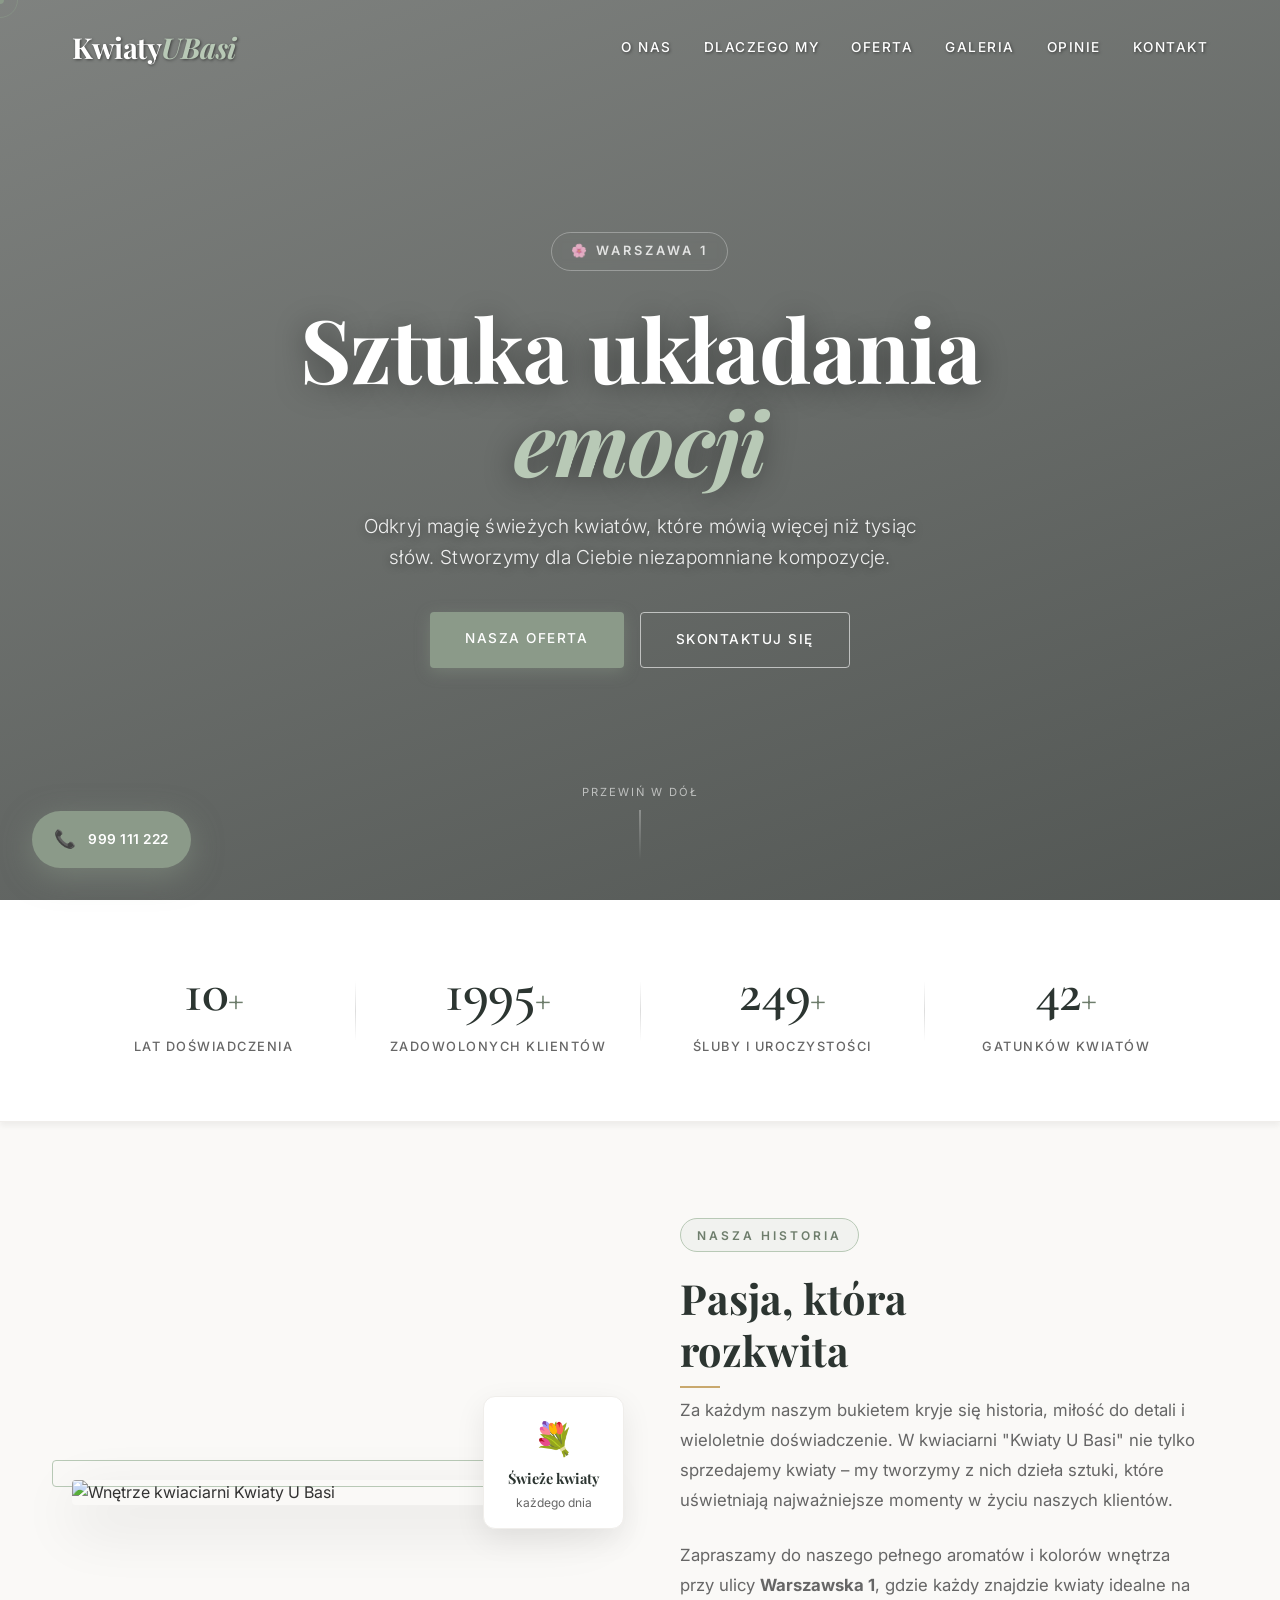
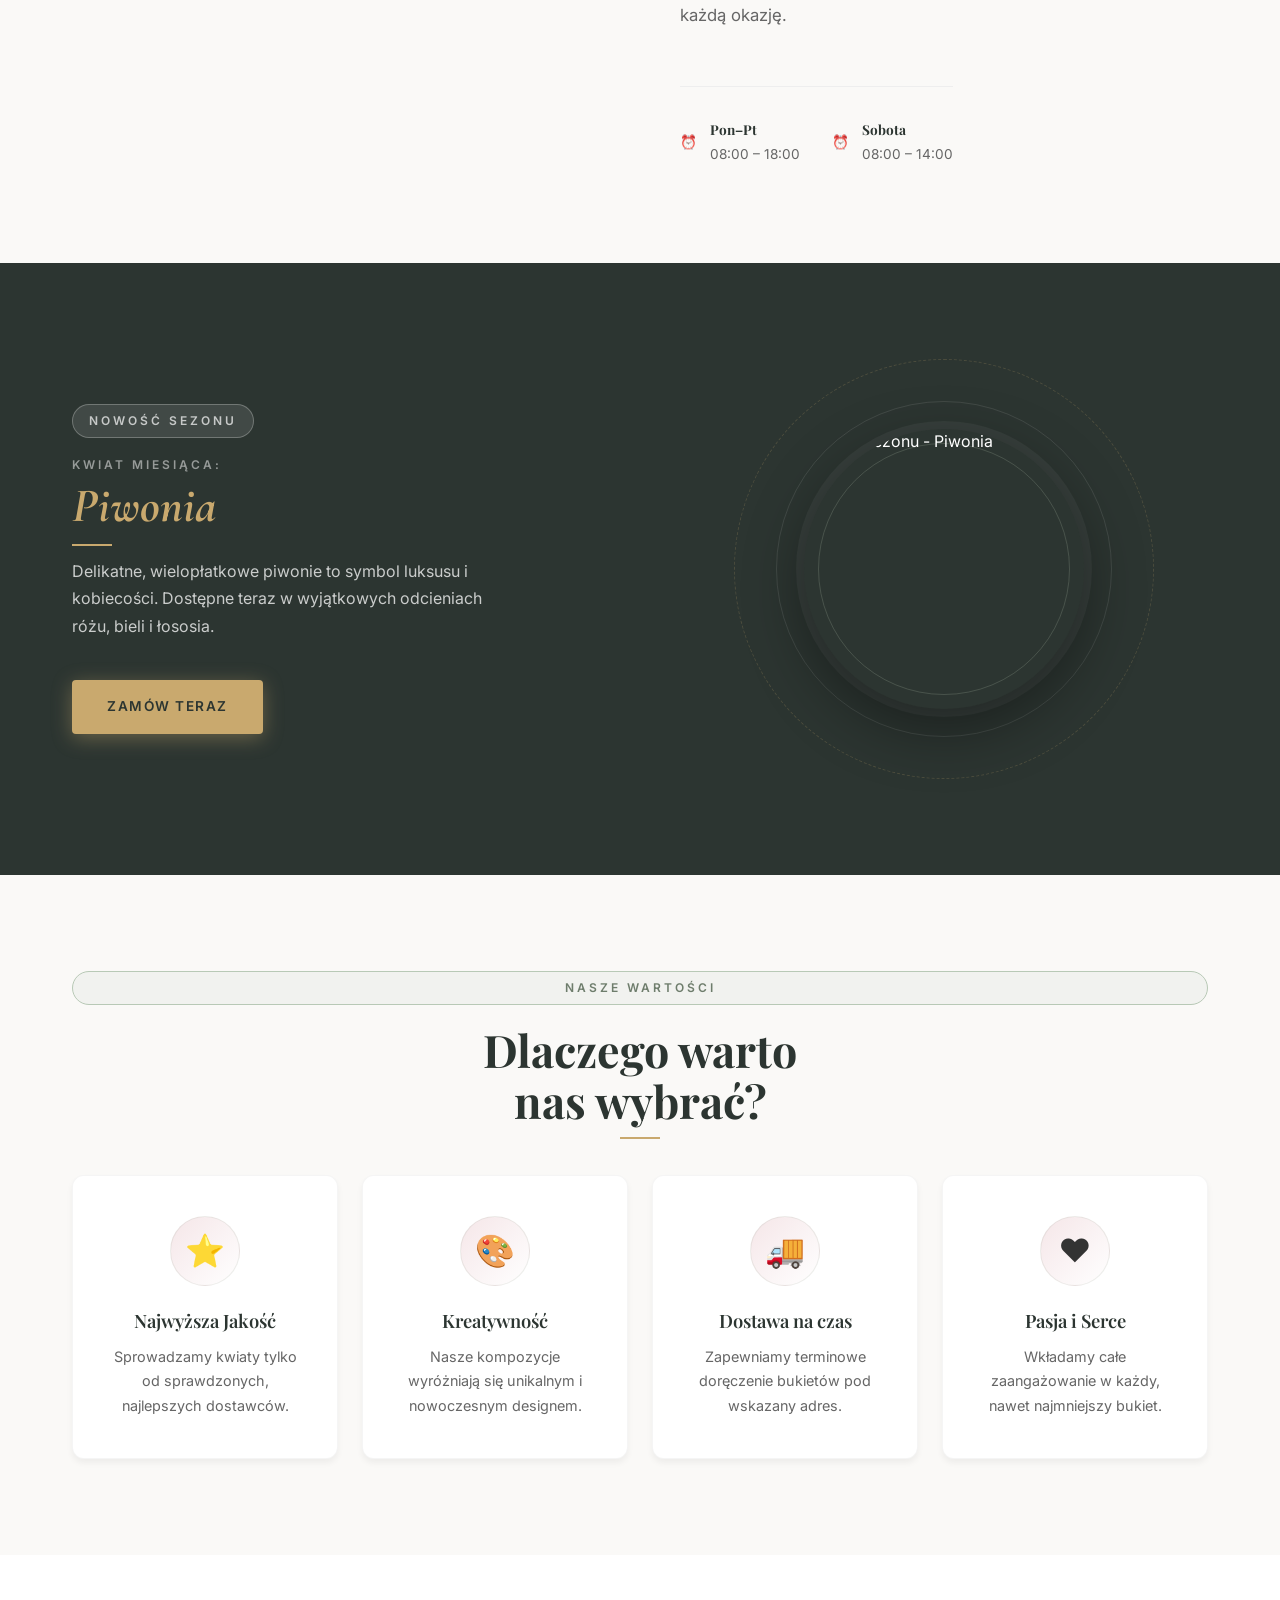
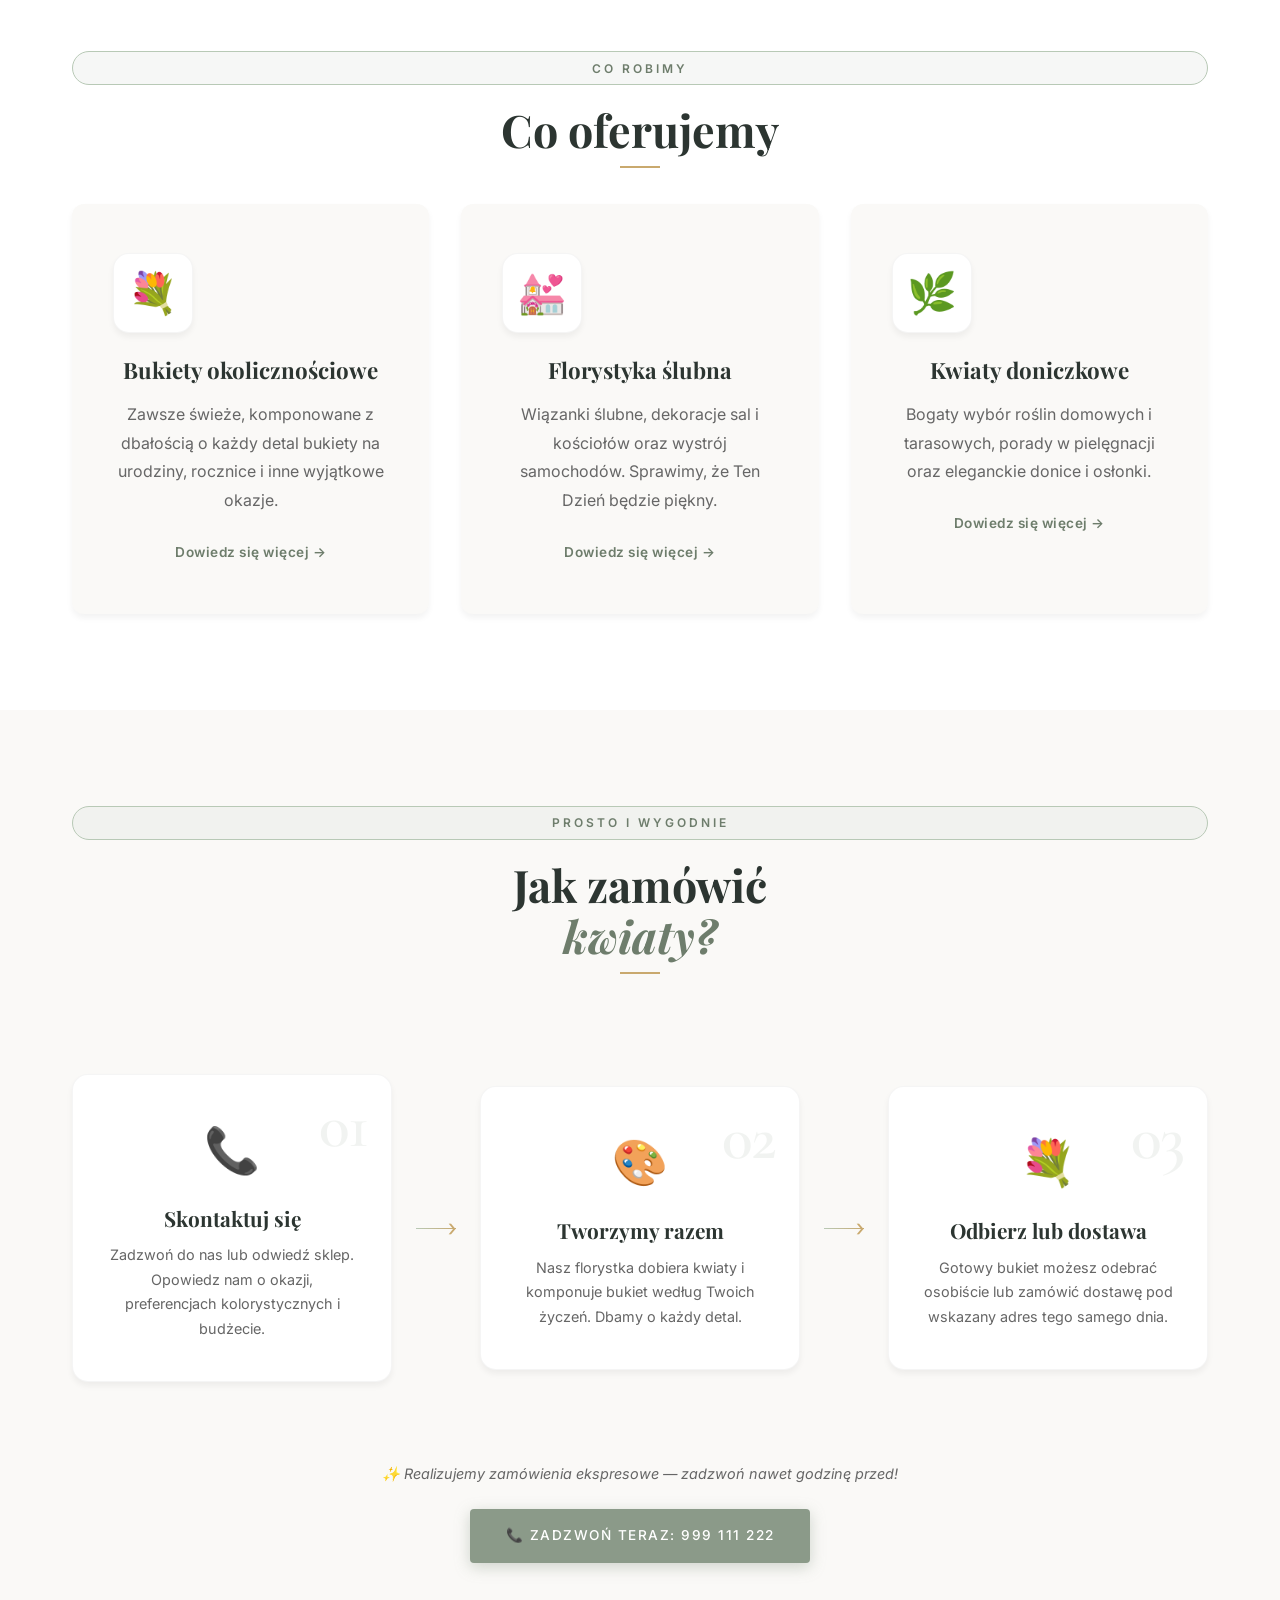
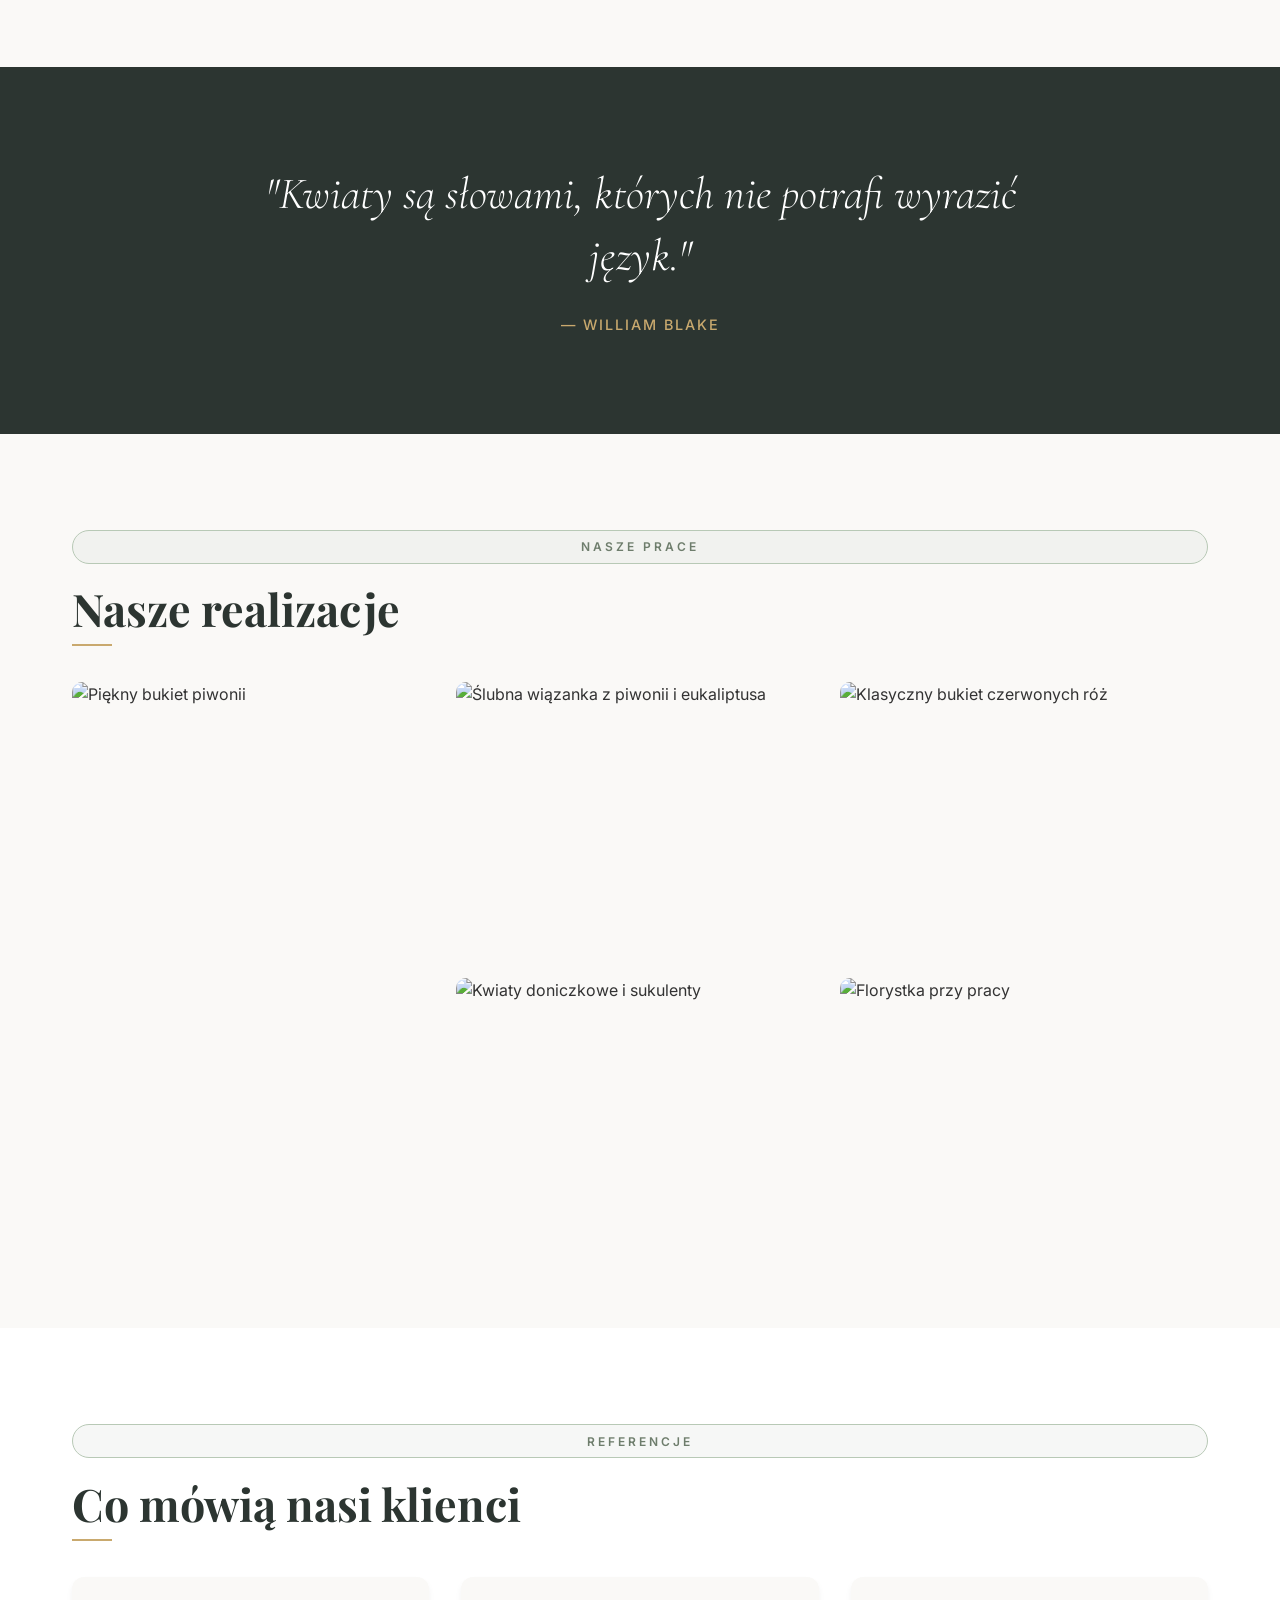
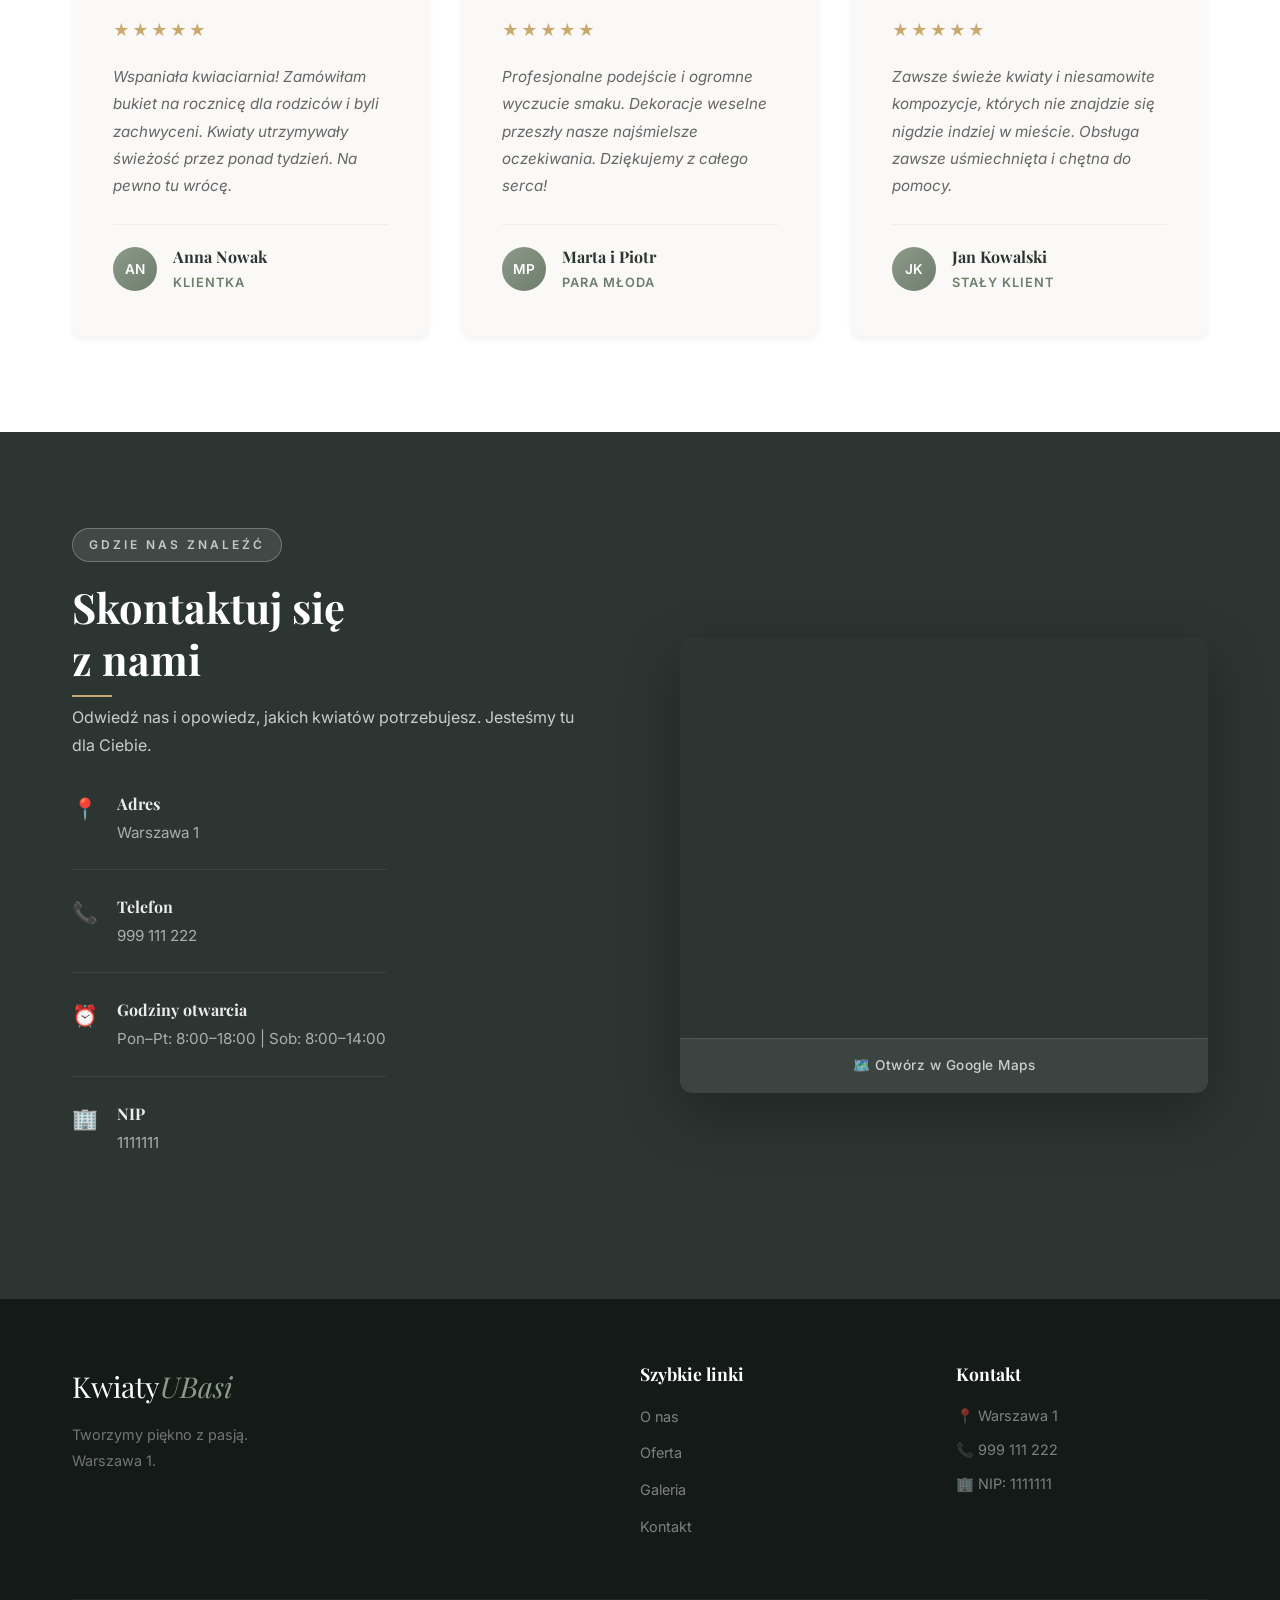
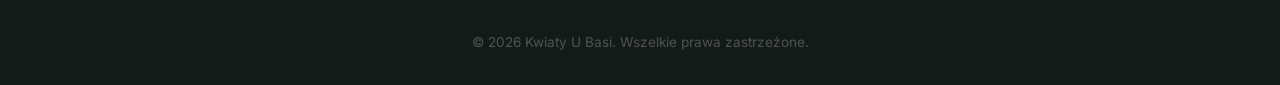
==== KwiatyUBasi/index.html @ e20b4793 "Add files via upload" ====
<!DOCTYPE html>
<html lang="pl">

<head>
    <meta charset="UTF-8">
    <meta name="viewport" content="width=device-width, initial-scale=1.0">
    <title>Kwiaty U Basi - Wyjątkowa Kwiaciarnia na Warszawskiej 1</title>
    <meta name="description"
        content="Kwiaciarnia Kwiaty U Basi oferuje najpiękniejsze bukiety, wiązanki okolicznościowe i dekoracje florystyczne. Odwiedź nas na ul. Warszawskiej 1. Profesjonalna obsługa, świeże kwiaty.">
    <meta name="keywords"
        content="kwiaciarnia, Kwiaty U Basi, kwiaty, bukiety, Warszawa 1, kwiaciarnia Warszawa, wiązanki, dekoracje kwiatowe, flora">
    <meta name="robots" content="index, follow">
    <meta property="og:title" content="Kwiaty U Basi - Wyjątkowa Kwiaciarnia">
    <meta property="og:description"
        content="Najpiękniejsze kompozycje kwiatowe dla Ciebie i Twoich bliskich na Warszawskiej 1.">
    <meta property="og:type" content="website">

    <!-- Google Fonts -->
    <link rel="preconnect" href="https://fonts.googleapis.com">
    <link rel="preconnect" href="https://fonts.gstatic.com" crossorigin>
    <link
        href="https://fonts.googleapis.com/css2?family=Cormorant+Garamond:ital,wght@0,300;0,400;0,600;1,300;1,400&family=Inter:wght@300;400;500;600&family=Playfair+Display:ital,wght@0,400;0,600;0,700;1,400&display=swap"
        rel="stylesheet">

    <link rel="stylesheet" href="styles.css">

    <!-- LocalBusiness Schema JSON-LD dla pozycjonowania w Google -->
    <script type="application/ld+json">
    {
      "@context": "https://schema.org",
      "@type": "Florist",
      "name": "Kwiaty U Basi",
      "address": {
        "@type": "PostalAddress",
        "streetAddress": "Warszawa 1",
        "addressLocality": "Warszawa",
        "addressCountry": "PL"
      },
      "telephone": "+48999111222",
      "taxID": "1111111",
      "description": "Najwyższej jakości kompozycje florystyczne, kwiaty cięte, doniczkowe oraz obsługa imprez okolicznościowych na ulicy Warszawskiej.",
      "openingHours": "Mo-Fr 08:00-18:00, Sa 08:00-14:00"
    }
    </script>
</head>

<body>
    <!-- Custom cursor -->
    <div class="cursor-dot" id="cursorDot"></div>
    <div class="cursor-ring" id="cursorRing"></div>

    <header class="header" id="header">
        <div class="container nav-container">
            <a href="#" class="logo">Kwiaty<span>UBasi</span></a>
            <nav class="nav">
                <ul class="nav-list">
                    <li><a href="#about" class="nav-link">O Nas</a></li>
                    <li><a href="#advantages" class="nav-link">Dlaczego My</a></li>
                    <li><a href="#offer" class="nav-link">Oferta</a></li>
                    <li><a href="#gallery" class="nav-link">Galeria</a></li>
                    <li><a href="#testimonials" class="nav-link">Opinie</a></li>
                    <li><a href="#contact" class="nav-link">Kontakt</a></li>
                </ul>
                <div class="hamburger">
                    <span class="bar"></span>
                    <span class="bar"></span>
                    <span class="bar"></span>
                </div>
            </nav>
        </div>
    </header>

    <main>
        <!-- Hero Section -->
        <section class="hero" id="home">
            <div class="hero-overlay"></div>
            <!-- Animowane płatki -->
            <div class="petals-container" id="petalsContainer"></div>
            <div class="hero-content fade-in">
                <div class="hero-tag">🌸 Warszawa 1</div>
                <h1>Sztuka układania<br><em>emocji</em></h1>
                <p>Odkryj magię świeżych kwiatów, które mówią więcej niż tysiąc słów. Stworzymy dla Ciebie niezapomniane
                    kompozycje.</p>
                <div class="hero-buttons">
                    <a href="#offer" class="btn btn-primary">Nasza oferta</a>
                    <a href="#contact" class="btn btn-ghost">Skontaktuj się</a>
                </div>
            </div>
            <div class="scroll-indicator">
                <span>Przewiń w dół</span>
                <div class="scroll-line"></div>
            </div>
        </section>

        <!-- Stats Bar -->
        <section class="stats-bar">
            <div class="container">
                <div class="stats-grid">
                    <div class="stat-item">
                        <span class="stat-number" data-target="15">0</span><span class="stat-suffix">+</span>
                        <span class="stat-label">Lat doświadczenia</span>
                    </div>
                    <div class="stat-divider"></div>
                    <div class="stat-item">
                        <span class="stat-number" data-target="2800">0</span><span class="stat-suffix">+</span>
                        <span class="stat-label">Zadowolonych klientów</span>
                    </div>
                    <div class="stat-divider"></div>
                    <div class="stat-item">
                        <span class="stat-number" data-target="350">0</span><span class="stat-suffix">+</span>
                        <span class="stat-label">Śluby i uroczystości</span>
                    </div>
                    <div class="stat-divider"></div>
                    <div class="stat-item">
                        <span class="stat-number" data-target="60">0</span><span class="stat-suffix">+</span>
                        <span class="stat-label">Gatunków kwiatów</span>
                    </div>
                </div>
            </div>
        </section>

        <!-- About Section -->
        <section class="about section" id="about">
            <div class="container grid-2-col">
                <div class="about-img-wrapper slide-in-left">
                    <img src="assets/images/shop_interior.png" alt="Wnętrze kwiaciarni Kwiaty U Basi" class="about-img">
                    <div class="about-img-badge">
                        <span>💐</span>
                        <strong>Świeże kwiaty</strong>
                        <em>każdego dnia</em>
                    </div>
                </div>
                <div class="about-text slide-in-right">
                    <div class="section-tag">Nasza historia</div>
                    <h2 class="section-title">Pasja, która<br>rozkwita</h2>
                    <p>Za każdym naszym bukietem kryje się historia, miłość do detali i wieloletnie doświadczenie. W
                        kwiaciarni "Kwiaty U Basi" nie tylko sprzedajemy kwiaty – my tworzymy z nich dzieła sztuki,
                        które uświetniają najważniejsze momenty w życiu naszych klientów.</p>
                    <p>Zapraszamy do naszego pełnego aromatów i kolorów wnętrza przy ulicy <strong>Warszawska
                            1</strong>,
                        gdzie każdy znajdzie kwiaty idealne na każdą okazję.</p>
                    <div class="opening-hours">
                        <div class="hours-item">
                            <span class="hours-icon">⏰</span>
                            <div>
                                <strong>Pon–Pt</strong>
                                <span>08:00 – 18:00</span>
                            </div>
                        </div>
                        <div class="hours-item">
                            <span class="hours-icon">⏰</span>
                            <div>
                                <strong>Sobota</strong>
                                <span>08:00 – 14:00</span>
                            </div>
                        </div>
                    </div>
                </div>
            </div>
        </section>

        <!-- Seasonal Flower Highlight -->
        <section class="seasonal section bg-accent" id="seasonal">
            <div class="container">
                <div class="seasonal-inner">
                    <div class="seasonal-text fade-in">
                        <div class="section-tag tag-light">Nowość sezonu</div>
                        <h2 class="section-title">
                            <span class="seasonal-title-label">Kwiat miesiąca:</span>
                            <em id="flowerName">Piwonia</em>
                        </h2>
                        <p class="text-light-soft">Delikatne, wielopłatkowe piwonie to symbol luksusu i kobiecości.
                            Dostępne teraz w wyjątkowych odcieniach różu, bieli i łososia.</p>
                        <a href="#contact" class="btn btn-petal">Zamów teraz</a>
                    </div>
                    <div class="seasonal-visual fade-in">
                        <div class="flower-showcase">
                            <div class="flower-ring ring-1"></div>
                            <div class="flower-ring ring-2"></div>
                            <div class="flower-ring ring-3"></div>
                            <img src="assets/images/bouquet_peonies.png" alt="Kwiat sezonu - Piwonia" class="flower-img"
                                id="seasonalFlowerImg">
                        </div>
                    </div>
                </div>
            </div>
        </section>

        <!-- Advantages Section -->
        <section class="advantages section" id="advantages">
            <div class="container text-center">
                <div class="section-tag text-center-tag">Nasze wartości</div>
                <h2 class="section-title fade-in">Dlaczego warto<br>nas wybrać?</h2>
                <div class="grid-4-col advantages-grid">
                    <div class="advantage-card fade-in">
                        <div class="advantage-icon-wrap">
                            <div class="advantage-icon">⭐</div>
                        </div>
                        <h3>Najwyższa Jakość</h3>
                        <p>Sprowadzamy kwiaty tylko od sprawdzonych, najlepszych dostawców.</p>
                    </div>
                    <div class="advantage-card fade-in" style="transition-delay: 0.1s">
                        <div class="advantage-icon-wrap">
                            <div class="advantage-icon">🎨</div>
                        </div>
                        <h3>Kreatywność</h3>
                        <p>Nasze kompozycje wyróżniają się unikalnym i nowoczesnym designem.</p>
                    </div>
                    <div class="advantage-card fade-in" style="transition-delay: 0.2s">
                        <div class="advantage-icon-wrap">
                            <div class="advantage-icon">🚚</div>
                        </div>
                        <h3>Dostawa na czas</h3>
                        <p>Zapewniamy terminowe doręczenie bukietów pod wskazany adres.</p>
                    </div>
                    <div class="advantage-card fade-in" style="transition-delay: 0.3s">
                        <div class="advantage-icon-wrap">
                            <div class="advantage-icon">❤️</div>
                        </div>
                        <h3>Pasja i Serce</h3>
                        <p>Wkładamy całe zaangażowanie w każdy, nawet najmniejszy bukiet.</p>
                    </div>
                </div>
            </div>
        </section>

        <!-- Offer Section -->
        <section class="offer section bg-light" id="offer">
            <div class="container text-center">
                <div class="section-tag text-center-tag">Co robimy</div>
                <h2 class="section-title fade-in">Co oferujemy</h2>
                <div class="grid-3-col offer-grid">
                    <div class="offer-card fade-in">
                        <div class="offer-icon-wrap">
                            <div class="offer-icon">💐</div>
                        </div>
                        <h3>Bukiety okolicznościowe</h3>
                        <p>Zawsze świeże, komponowane z dbałością o każdy detal bukiety na urodziny, rocznice i inne
                            wyjątkowe okazje.</p>
                        <button class="offer-link" data-modal="modal-bouquets" aria-haspopup="dialog">Dowiedz się więcej
                            →</button>
                    </div>
                    <div class="offer-card fade-in" style="transition-delay: 0.2s">
                        <div class="offer-icon-wrap">
                            <div class="offer-icon">💒</div>
                        </div>
                        <h3>Florystyka ślubna</h3>
                        <p>Wiązanki ślubne, dekoracje sal i kościołów oraz wystrój samochodów. Sprawimy, że Ten Dzień
                            będzie piękny.</p>
                        <button class="offer-link" data-modal="modal-wedding" aria-haspopup="dialog">Dowiedz się więcej
                            →</button>
                    </div>
                    <div class="offer-card fade-in" style="transition-delay: 0.4s">
                        <div class="offer-icon-wrap">
                            <div class="offer-icon">🌿</div>
                        </div>
                        <h3>Kwiaty doniczkowe</h3>
                        <p>Bogaty wybór roślin domowych i tarasowych, porady w pielęgnacji oraz eleganckie donice i
                            osłonki.</p>
                        <button class="offer-link" data-modal="modal-plants" aria-haspopup="dialog">Dowiedz się więcej
                            →</button>
                    </div>
                </div>
            </div>
        </section>

        <!-- How To Order Section -->
        <section class="how-to section" id="how-to">
            <div class="container">
                <div class="how-to-header text-center">
                    <div class="section-tag text-center-tag">Prosto i wygodnie</div>
                    <h2 class="section-title fade-in">Jak zamówić<br><em>kwiaty?</em></h2>
                </div>
                <div class="steps-grid">
                    <div class="step-card fade-in">
                        <div class="step-number">01</div>
                        <div class="step-icon">📞</div>
                        <h3>Skontaktuj się</h3>
                        <p>Zadzwoń do nas lub odwiedź sklep. Opowiedz nam o okazji, preferencjach kolorystycznych i
                            budżecie.</p>
                    </div>
                    <div class="step-connector fade-in" style="transition-delay:0.15s"></div>
                    <div class="step-card fade-in" style="transition-delay:0.2s">
                        <div class="step-number">02</div>
                        <div class="step-icon">🎨</div>
                        <h3>Tworzymy razem</h3>
                        <p>Nasz florystka dobiera kwiaty i komponuje bukiet według Twoich życzeń. Dbamy o każdy detal.
                        </p>
                    </div>
                    <div class="step-connector fade-in" style="transition-delay:0.35s"></div>
                    <div class="step-card fade-in" style="transition-delay:0.4s">
                        <div class="step-number">03</div>
                        <div class="step-icon">💐</div>
                        <h3>Odbierz lub dostawa</h3>
                        <p>Gotowy bukiet możesz odebrać osobiście lub zamówić dostawę pod wskazany adres tego samego
                            dnia.</p>
                    </div>
                </div>
                <div class="how-to-cta text-center fade-in">
                    <p class="how-to-note">Realizujemy zamówienia ekspresowe — zadzwoń nawet godzinę przed!</p>
                    <a href="tel:+48999111222" class="btn btn-primary">📞 Zadzwoń teraz: 999 111 222</a>
                </div>
            </div>
        </section>

        <!-- Quote Banner -->
        <section class="quote-banner">
            <div class="quote-banner-bg"></div>
            <div class="container">
                <blockquote class="pull-quote fade-in">
                    <p>"Kwiaty są słowami, których nie potrafi wyrazić język."</p>
                    <cite>— William Blake</cite>
                </blockquote>
            </div>
        </section>

        <!-- Gallery Section -->
        <section class="gallery section" id="gallery">
            <div class="container">
                <div class="section-tag text-center-tag">Nasze prace</div>
                <h2 class="section-title text-center fade-in">Nasze realizacje</h2>
                <div class="gallery-grid">
                    <div class="gallery-item gallery-tall fade-in">
                        <img src="assets/images/bouquet_peonies.png" alt="Piękny bukiet piwonii">
                        <div class="gallery-overlay"><span>Bukiety Nowoczesne</span></div>
                    </div>
                    <div class="gallery-item fade-in" style="transition-delay:0.1s">
                        <img src="assets/images/wedding_bouquet.png" alt="Ślubna wiązanka z piwonii i eukaliptusa">
                        <div class="gallery-overlay"><span>Florystyka Ślubna</span></div>
                    </div>
                    <div class="gallery-item fade-in" style="transition-delay:0.2s">
                        <img src="assets/images/bouquet_roses.png" alt="Klasyczny bukiet czerwonych róż">
                        <div class="gallery-overlay"><span>Klasyczna Elegancja</span></div>
                    </div>
                    <div class="gallery-item fade-in" style="transition-delay:0.3s">
                        <img src="assets/images/potted_plants.png" alt="Kwiaty doniczkowe i sukulenty">
                        <div class="gallery-overlay"><span>Kwiaty Doniczkowe</span></div>
                    </div>
                    <div class="gallery-item fade-in" style="transition-delay:0.4s">
                        <img src="assets/images/florist_working.png" alt="Florystka przy pracy">
                        <div class="gallery-overlay"><span>Nasza Pracownia</span></div>
                    </div>
                    <div class="gallery-item fade-in" style="transition-delay:0.5s">
                        <img src="assets/images/shop_exterior2.png" alt="Wnętrze kwiaciarni Kwiaty U Basi">
                        <div class="gallery-overlay"><span>Nasze Wnętrza</span></div>
                    </div>
                </div>
            </div>
        </section>

        <!-- Testimonials Section -->
        <section class="testimonials section bg-light" id="testimonials">
            <div class="container">
                <div class="section-tag text-center-tag">Referencje</div>
                <h2 class="section-title text-center fade-in">Co mówią nasi klienci</h2>
                <div class="testimonials-wrapper">
                    <div class="grid-3-col testimonials-grid">
                        <div class="testimonial-card fade-in">
                            <div class="stars">★★★★★</div>
                            <p class="testimonial-text">Wspaniała kwiaciarnia! Zamówiłam bukiet na rocznicę dla rodziców
                                i
                                byli zachwyceni. Kwiaty utrzymywały świeżość przez ponad tydzień. Na pewno tu wrócę.</p>
                            <div class="testimonial-author">
                                <div class="author-avatar">AN</div>
                                <div>
                                    <strong>Anna Nowak</strong>
                                    <span>Klientka</span>
                                </div>
                            </div>
                        </div>
                        <div class="testimonial-card fade-in" style="transition-delay: 0.2s">
                            <div class="stars">★★★★★</div>
                            <p class="testimonial-text">Profesjonalne podejście i ogromne wyczucie smaku. Dekoracje
                                weselne
                                przeszły nasze najśmielsze oczekiwania. Dziękujemy z całego serca!</p>
                            <div class="testimonial-author">
                                <div class="author-avatar">MP</div>
                                <div>
                                    <strong>Marta i Piotr</strong>
                                    <span>Para Młoda</span>
                                </div>
                            </div>
                        </div>
                        <div class="testimonial-card fade-in" style="transition-delay: 0.4s">
                            <div class="stars">★★★★★</div>
                            <p class="testimonial-text">Zawsze świeże kwiaty i niesamowite kompozycje, których nie
                                znajdzie
                                się nigdzie indziej w mieście. Obsługa zawsze uśmiechnięta i chętna do pomocy.</p>
                            <div class="testimonial-author">
                                <div class="author-avatar">JK</div>
                                <div>
                                    <strong>Jan Kowalski</strong>
                                    <span>Stały Klient</span>
                                </div>
                            </div>
                        </div>
                    </div>
                </div>
            </div>
        </section>

        <!-- Contact Section -->
        <section class="contact section bg-accent" id="contact">
            <div class="container grid-2-col">
                <div class="contact-info slide-in-left">
                    <div class="section-tag tag-light">Gdzie nas znaleźć</div>
                    <h2 class="section-title">Skontaktuj się<br>z nami</h2>
                    <p class="text-light-soft">Odwiedź nas i opowiedz, jakich kwiatów potrzebujesz. Jesteśmy tu dla
                        Ciebie.
                    </p>

                    <ul class="contact-list">
                        <li>
                            <i class="contact-icon">📍</i>
                            <div>
                                <strong>Adres</strong>
                                <span>Warszawa 1</span>
                            </div>
                        </li>
                        <li>
                            <i class="contact-icon">📞</i>
                            <div>
                                <strong>Telefon</strong>
                                <a href="tel:+48999111222">999 111 222</a>
                            </div>
                        </li>
                        <li>
                            <i class="contact-icon">⏰</i>
                            <div>
                                <strong>Godziny otwarcia</strong>
                                <span>Pon–Pt: 8:00–18:00 | Sob: 8:00–14:00</span>
                            </div>
                        </li>
                        <li>
                            <i class="contact-icon">🏢</i>
                            <div>
                                <strong>NIP</strong>
                                <span>1111111</span>
                            </div>
                        </li>
                    </ul>
                </div>
                <div class="contact-map slide-in-right">
                    <div class="map-container">
                        <iframe id="googleMap"
                            src="https://www.google.com/maps/embed?pb=!1m18!1m12!1m3!1d40000!2d20.0!3d50.0!2m3!1f0!2f0!3f0!3m2!1i1024!2i768!4f13.1!3m3!1m2!1s0x0%3A0x0!2sWarszawska+1%2C+Polska!5e0!3m2!1spl!2spl!4v1700000000000!5m2!1spl!2spl"
                            width="100%" height="400" style="border:0; border-radius: 8px;" allowfullscreen=""
                            loading="lazy" referrerpolicy="no-referrer-when-downgrade"
                            title="Mapa - Kwiaty U Basi, Warszawa 1">
                        </iframe>
                        <a href="https://maps.google.com/?q=Warszawska+1,+Polska" target="_blank"
                            class="map-directions-btn" rel="noopener noreferrer">
                            🗺️ Otwórz w Google Maps
                        </a>
                    </div>
                </div>
            </div>
        </section>
    </main>

    <!-- ================================================
         MODALS
         ================================================ -->

    <!-- Modal: Bukiety okolicznościowe -->
    <div class="modal-overlay" id="modal-bouquets" role="dialog" aria-modal="true"
        aria-labelledby="modal-bouquets-title">
        <div class="modal-panel">
            <button class="modal-close" aria-label="Zamknij">&times;</button>
            <div class="modal-header">
                <div class="modal-icon">💐</div>
                <div>
                    <span class="modal-tag">Nasza oferta</span>
                    <h2 id="modal-bouquets-title">Bukiety okolicznościowe</h2>
                </div>
            </div>
            <div class="modal-body">
                <p class="modal-lead">Każdy bukiet to osobna historia — oprawiona w kwiaty, wstążki i emocje. Tworzymy
                    kompozycje dedykowane na każdą okazję, dobierając kwiaty do nastroju i oczekiwań naszych klientów.
                </p>
                <div class="modal-cols">
                    <div>
                        <h4>Co wchodzi w skład usługi?</h4>
                        <ul class="modal-list">
                            <li>✦ Konsultacja florystyczna (bezpłatna)</li>
                            <li>✦ Dobór kwiatów sezonowych i egzotycznych</li>
                            <li>✦ Ręczne wiązanie i owijanie bibuła lub papierem kraft</li>
                            <li>✦ Personalizowana kartka okolicznościowa</li>
                            <li>✦ Woda i saszetka odżywcza do bukietu</li>
                            <li>✦ Opcja dostawy tego samego dnia</li>
                        </ul>
                    </div>
                    <div>
                        <h4>Popularne okazje</h4>
                        <ul class="modal-list">
                            <li>🎂 Urodziny i imieniny</li>
                            <li>💍 Rocznice i jubileusze</li>
                            <li>🎓 Absolutorium i dyplom</li>
                            <li>👶 Narodziny dziecka</li>
                            <li>💼 Podziękowanie i gratulacje</li>
                            <li>❤️ Walentynki i Dzień Kobiet</li>
                        </ul>
                    </div>
                </div>
                <div class="modal-pricing">
                    <div class="price-card">
                        <span class="price-label">Mały bukiet</span>
                        <span class="price-value">od 60 zł</span>
                        <span class="price-desc">~10–15 kwiatów</span>
                    </div>
                    <div class="price-card price-featured">
                        <span class="price-label">Standardowy</span>
                        <span class="price-value">od 120 zł</span>
                        <span class="price-desc">~20–30 kwiatów</span>
                    </div>
                    <div class="price-card">
                        <span class="price-label">Premium</span>
                        <span class="price-value">od 220 zł</span>
                        <span class="price-desc">kompozycja luksusowa</span>
                    </div>
                </div>
            </div>
            <div class="modal-footer">
                <a href="tel:+48999111222" class="btn btn-primary">📞 Zamów telefonicznie</a>
                <a href="#contact" class="btn-modal-secondary modal-close-link">Napisz do nas</a>
            </div>
        </div>
    </div>

    <!-- Modal: Florystyka ślubna -->
    <div class="modal-overlay" id="modal-wedding" role="dialog" aria-modal="true" aria-labelledby="modal-wedding-title">
        <div class="modal-panel">
            <button class="modal-close" aria-label="Zamknij">&times;</button>
            <div class="modal-header">
                <div class="modal-icon">💒</div>
                <div>
                    <span class="modal-tag">Dla par</span>
                    <h2 id="modal-wedding-title">Florystyka ślubna</h2>
                </div>
            </div>
            <div class="modal-body">
                <p class="modal-lead">Wasz Wielki Dzień zasługuje na kwiaty równie wyjątkowe jak Wasza miłość. Zajmujemy
                    się kompleksową dekoracją florystyczną — od wiązanki ślubnej po wystrój sali weselnej.</p>
                <div class="modal-cols">
                    <div>
                        <h4>Zakres usługi</h4>
                        <ul class="modal-list">
                            <li>✦ Wiązanka ślubna i butonierka Pana Młodego</li>
                            <li>✦ Dekoracja kościoła / sali ceremonii</li>
                            <li>✦ Centerpieces i dekoracja stołów weselnych</li>
                            <li>✦ Wystrój samochodu pary młodej</li>
                            <li>✦ Opaski i wianki dla druhen</li>
                            <li>✦ Łuk / brama kwiatowa na plenerowe wesela</li>
                        </ul>
                    </div>
                    <div>
                        <h4>Jak działamy?</h4>
                        <ul class="modal-list">
                            <li>📅 Konsultacja 3–6 miesięcy przed ślubem</li>
                            <li>🎨 Próbna kompozycja wiązanki</li>
                            <li>🤝 Indywidualny opiekun projektu</li>
                            <li>🚛 Dostawa i aranżacja w dniu ślubu</li>
                            <li>📸 Współpraca z fotografem i dekoratorem</li>
                        </ul>
                    </div>
                </div>
                <div class="modal-pricing">
                    <div class="price-card">
                        <span class="price-label">Pakiet Podstawowy</span>
                        <span class="price-value">od 800 zł</span>
                        <span class="price-desc">wiązanka + butonierka</span>
                    </div>
                    <div class="price-card price-featured">
                        <span class="price-label">Pakiet Elegancja</span>
                        <span class="price-value">od 2 200 zł</span>
                        <span class="price-desc">wiązanka + ceremonia</span>
                    </div>
                    <div class="price-card">
                        <span class="price-label">Pakiet Premium</span>
                        <span class="price-value">wycena</span>
                        <span class="price-desc">kompleksowa oprawa</span>
                    </div>
                </div>
            </div>
            <div class="modal-footer">
                <a href="tel:+48999111222" class="btn btn-primary">📞 Umów konsultację</a>
                <a href="#contact" class="btn-modal-secondary modal-close-link">Zapytaj o termin</a>
            </div>
        </div>
    </div>

    <!-- Modal: Kwiaty doniczkowe -->
    <div class="modal-overlay" id="modal-plants" role="dialog" aria-modal="true" aria-labelledby="modal-plants-title">
        <div class="modal-panel">
            <button class="modal-close" aria-label="Zamknij">&times;</button>
            <div class="modal-header">
                <div class="modal-icon">🌿</div>
                <div>
                    <span class="modal-tag">Zielony zakątek</span>
                    <h2 id="modal-plants-title">Kwiaty doniczkowe</h2>
                </div>
            </div>
            <div class="modal-body">
                <p class="modal-lead">Rośliny doniczkowe ożywiają każde wnętrze i poprawiają jakość powietrza. Oferujemy
                    bogaty dobór roślin — od eleganckich orchidei po pielęgnowane sukulenty i duże rośliny biurowe.</p>
                <div class="modal-cols">
                    <div>
                        <h4>Co znajdziesz u nas?</h4>
                        <ul class="modal-list">
                            <li>✦ Orchidee (Phalaenopsis, Dendrobium)</li>
                            <li>✦ Sukulenty i kaktusy — kolekcja 30+ gatunków</li>
                            <li>✦ Rośliny tropikalne (Monstera, Ficus, Anthurium)</li>
                            <li>✦ Kwiaty sezonowe i balkonowe</li>
                            <li>✦ Eleganckie donice ceramiczne i rattanowe</li>
                            <li>✦ Podłoża, nawozy i akcesoria do pielęgnacji</li>
                        </ul>
                    </div>
                    <div>
                        <h4>Usługi dodatkowe</h4>
                        <ul class="modal-list">
                            <li>🌱 Bezpłatna porada w doborze roślin</li>
                            <li>🎁 Kompozycja roślinne jako prezent</li>
                            <li>📦 Pakowanie na prezent z kartką</li>
                            <li>🏢 Aranżacja zieleni do biur i lokali</li>
                            <li>💧 Porady w pielęgnacji online</li>
                        </ul>
                    </div>
                </div>
                <div class="modal-pricing">
                    <div class="price-card">
                        <span class="price-label">Małe rośliny</span>
                        <span class="price-value">od 25 zł</span>
                        <span class="price-desc">sukulenty, małe kwiaty</span>
                    </div>
                    <div class="price-card price-featured">
                        <span class="price-label">Średnie rośliny</span>
                        <span class="price-value">od 75 zł</span>
                        <span class="price-desc">orchidee, fikusy</span>
                    </div>
                    <div class="price-card">
                        <span class="price-label">Duże rośliny</span>
                        <span class="price-value">od 180 zł</span>
                        <span class="price-desc">Monstera, palmy</span>
                    </div>
                </div>
            </div>
            <div class="modal-footer">
                <a href="tel:+48999111222" class="btn btn-primary">📞 Zadzwoń i zamów</a>
                <a href="#contact" class="btn-modal-secondary modal-close-link">Zapytaj o dostępność</a>
            </div>
        </div>
    </div>

    <!-- Floating Phone Button -->
    <a href="tel:+48999111222" class="floating-phone" id="floatingPhone" title="Zadzwoń do nas"
        aria-label="Zadzwoń: 999 111 222">
        <span class="floating-phone-icon">📞</span>
        <span class="floating-phone-label">999 111 222</span>
    </a>

    <!-- Back to Top Button -->
    <button class="back-to-top" id="backToTop" title="Wróć na górę" aria-label="Wróć na górę">
        ↑
    </button>

    <footer class="footer">
        <div class="container">
            <div class="footer-inner">
                <div class="footer-brand">
                    <div class="footer-logo">Kwiaty<span>UBasi</span></div>
                    <p>Tworzymy piękno z pasją.<br>Warszawa 1.</p>
                </div>
                <div class="footer-links">
                    <h4>Szybkie linki</h4>
                    <ul>
                        <li><a href="#about">O nas</a></li>
                        <li><a href="#offer">Oferta</a></li>
                        <li><a href="#gallery">Galeria</a></li>
                        <li><a href="#contact">Kontakt</a></li>
                    </ul>
                </div>
                <div class="footer-contact">
                    <h4>Kontakt</h4>
                    <p>📍 Warszawa 1</p>
                    <p>📞 <a href="tel:+48999111222">999 111 222</a></p>
                    <p>🏢 NIP: 1111111</p>
                </div>
            </div>
            <div class="footer-bottom">
                <p>&copy; 2026 Kwiaty U Basi. Wszelkie prawa zastrzeżone.</p>
            </div>
        </div>
    </footer>

    <script src="script.js"></script>
</body>

</html>
---- KwiatyUBasi/styles.css ----
/* =====================================================
   KWIATY U BASI — Styles
   ===================================================== */

/* Custom Properties */
:root {
  --color-primary: #8b9a89;
  --color-primary-dark: #6e7d6c;
  --color-primary-light: #b8c9b6;
  --color-accent: #2c3531;
  --color-accent-light: #3d4e48;
  --color-blush: #f5e6e8;
  --color-gold: #c9a96e;
  --color-bg: #faf9f7;
  --color-text: #333333;
  --color-text-light: #666666;
  --color-white: #ffffff;

  --font-heading: 'Playfair Display', serif;
  --font-elegant: 'Cormorant Garamond', serif;
  --font-body: 'Inter', sans-serif;

  --transition: all 0.3s ease;
  --transition-slow: all 0.6s ease;
  --shadow-sm: 0 4px 6px rgba(0, 0, 0, 0.05);
  --shadow-md: 0 10px 30px rgba(0, 0, 0, 0.08);
  --shadow-lg: 0 20px 60px rgba(0, 0, 0, 0.12);
}

/* =====================================================
   BASE
   ===================================================== */
* {
  margin: 0;
  padding: 0;
  box-sizing: border-box;
}

html {
  scroll-behavior: smooth;
}

body {
  font-family: var(--font-body);
  color: var(--color-text);
  background-color: var(--color-bg);
  line-height: 1.6;
  overflow-x: hidden;
  cursor: none;
}

h1,
h2,
h3,
h4 {
  font-family: var(--font-heading);
  color: var(--color-accent);
  line-height: 1.2;
}

a {
  text-decoration: none;
  color: inherit;
  transition: var(--transition);
}

img {
  max-width: 100%;
  height: auto;
  display: block;
}

ul {
  list-style: none;
}

.container {
  width: 100%;
  max-width: 1200px;
  margin: 0 auto;
  padding: 0 2rem;
}

.section {
  padding: 6rem 0;
}

.section-title {
  font-size: 2.8rem;
  margin-bottom: 3rem;
  position: relative;
  display: inline-block;
  line-height: 1.15;
}

.section-title em {
  font-style: italic;
  color: var(--color-primary-dark);
}

.section-title::after {
  content: '';
  position: absolute;
  bottom: -12px;
  left: 0;
  width: 40px;
  height: 2px;
  background-color: var(--color-gold);
}

.text-center .section-title::after {
  left: 50%;
  transform: translateX(-50%);
}

.text-center {
  text-align: center;
}

.bg-light {
  background-color: var(--color-white);
}

.bg-accent {
  background-color: var(--color-accent);
  color: var(--color-white);
}

.text-light {
  color: var(--color-white);
}

.text-light-soft {
  color: rgba(255, 255, 255, 0.75);
  line-height: 1.7;
}

/* Section Tags */
.section-tag {
  display: inline-block;
  font-family: var(--font-body);
  font-size: 0.75rem;
  font-weight: 600;
  letter-spacing: 3px;
  text-transform: uppercase;
  color: var(--color-primary-dark);
  border: 1px solid var(--color-primary-light);
  padding: 0.4rem 1rem;
  border-radius: 100px;
  margin-bottom: 1.2rem;
  background: rgba(139, 154, 137, 0.08);
}

.section-tag.tag-light {
  color: rgba(255, 255, 255, 0.7);
  border-color: rgba(255, 255, 255, 0.25);
  background: rgba(255, 255, 255, 0.1);
}

.text-center-tag {
  display: block;
  text-align: center;
}

/* =====================================================
   CUSTOM CURSOR
   ===================================================== */
.cursor-dot {
  width: 8px;
  height: 8px;
  background: var(--color-primary);
  border-radius: 50%;
  position: fixed;
  top: 0;
  left: 0;
  pointer-events: none;
  z-index: 99999;
  transform: translate(-50%, -50%);
  transition: transform 0.1s ease;
}

.cursor-ring {
  width: 36px;
  height: 36px;
  border: 1.5px solid var(--color-primary);
  border-radius: 50%;
  position: fixed;
  top: 0;
  left: 0;
  pointer-events: none;
  z-index: 99998;
  transform: translate(-50%, -50%);
  transition: left 0.12s ease, top 0.12s ease, transform 0.3s ease, width 0.3s ease, height 0.3s ease;
  opacity: 0.6;
}

body:has(a:hover) .cursor-ring,
body:has(button:hover) .cursor-ring {
  width: 50px;
  height: 50px;
  opacity: 1;
  border-color: var(--color-gold);
}

/* =====================================================
   BUTTONS
   ===================================================== */
.btn {
  display: inline-block;
  padding: 1rem 2.2rem;
  border-radius: 4px;
  font-weight: 500;
  letter-spacing: 1.5px;
  text-transform: uppercase;
  font-size: 0.85rem;
  cursor: pointer;
  transition: var(--transition);
  border: none;
  position: relative;
  overflow: hidden;
}

.btn::after {
  content: '';
  position: absolute;
  width: 100%;
  height: 100%;
  top: 0;
  left: -100%;
  background: rgba(255, 255, 255, 0.15);
  transition: left 0.3s ease;
}

.btn:hover::after {
  left: 0;
}

.btn-primary {
  background-color: var(--color-primary);
  color: var(--color-white);
  box-shadow: 0 4px 15px rgba(139, 154, 137, 0.4);
}

.btn-primary:hover {
  background-color: var(--color-primary-dark);
  transform: translateY(-2px);
  box-shadow: 0 8px 25px rgba(139, 154, 137, 0.5);
}

.btn-ghost {
  background: transparent;
  border: 1.5px solid rgba(255, 255, 255, 0.6);
  color: var(--color-white);
}

.btn-ghost:hover {
  background: rgba(255, 255, 255, 0.15);
  border-color: white;
}

.btn-outline {
  background-color: transparent;
  border: 2px solid var(--color-white);
  color: var(--color-white);
}

.btn-outline:hover {
  background-color: var(--color-white);
  color: var(--color-accent);
}

.btn-petal {
  background: var(--color-gold);
  color: var(--color-accent);
  font-weight: 600;
  box-shadow: 0 4px 20px rgba(201, 169, 110, 0.4);
}

.btn-petal:hover {
  background: #b8943d;
  transform: translateY(-2px);
  box-shadow: 0 8px 30px rgba(201, 169, 110, 0.5);
}

/* =====================================================
   HEADER & NAV
   ===================================================== */
.header {
  position: fixed;
  top: 0;
  left: 0;
  width: 100%;
  padding: 1.5rem 0;
  z-index: 1000;
  transition: var(--transition);
}

.header.scrolled {
  background-color: rgba(255, 255, 255, 0.96);
  backdrop-filter: blur(20px);
  -webkit-backdrop-filter: blur(20px);
  padding: 1rem 0;
  box-shadow: 0 1px 20px rgba(0, 0, 0, 0.08);
}

.nav-container {
  display: flex;
  justify-content: space-between;
  align-items: center;
}

.logo {
  font-family: var(--font-heading);
  font-size: 1.8rem;
  font-weight: 700;
  color: var(--color-white);
  z-index: 1001;
  text-shadow: 1px 1px 3px rgba(0, 0, 0, 0.5);
  letter-spacing: -0.5px;
}

.logo span {
  color: var(--color-primary-light);
  font-style: italic;
}

.header.scrolled .logo {
  color: var(--color-accent);
  text-shadow: none;
}

.header.scrolled .logo span {
  color: var(--color-primary-dark);
}

.nav-list {
  display: flex;
  gap: 2rem;
}

.nav-link {
  font-weight: 500;
  font-size: 0.85rem;
  color: var(--color-white);
  text-transform: uppercase;
  letter-spacing: 1.5px;
  position: relative;
  text-shadow: 1px 1px 3px rgba(0, 0, 0, 0.5);
}

.header.scrolled .nav-link {
  color: var(--color-accent);
  text-shadow: none;
}

.nav-link::after {
  content: '';
  position: absolute;
  bottom: -5px;
  left: 0;
  width: 0;
  height: 1px;
  background-color: var(--color-gold);
  transition: var(--transition);
}

.nav-link:hover::after {
  width: 100%;
}

.hamburger {
  display: none;
  cursor: pointer;
  z-index: 1001;
}

.bar {
  display: block;
  width: 25px;
  height: 2px;
  margin: 6px auto;
  transition: var(--transition);
  background-color: var(--color-white);
}

.header.scrolled .bar {
  background-color: var(--color-accent);
}

/* =====================================================
   HERO SECTION
   ===================================================== */
.hero {
  position: relative;
  height: 100vh;
  min-height: 650px;
  background-image: url('assets/images/hero_banner.png');
  background-size: cover;
  background-position: center;
  background-attachment: fixed;
  display: flex;
  align-items: center;
  justify-content: center;
  text-align: center;
  color: var(--color-white);
}

.hero-overlay {
  position: absolute;
  top: 0;
  left: 0;
  width: 100%;
  height: 100%;
  background: linear-gradient(160deg,
      rgba(26, 32, 29, 0.55) 0%,
      rgba(26, 32, 29, 0.75) 100%);
  z-index: 1;
}

.hero-content {
  position: relative;
  z-index: 2;
  max-width: 820px;
  padding: 0 2rem;
}

.hero-tag {
  display: inline-block;
  font-size: 0.8rem;
  font-weight: 600;
  letter-spacing: 3px;
  text-transform: uppercase;
  color: rgba(255, 255, 255, 0.8);
  border: 1px solid rgba(255, 255, 255, 0.3);
  padding: 0.5rem 1.2rem;
  border-radius: 100px;
  margin-bottom: 2rem;
  backdrop-filter: blur(5px);
}

.hero h1 {
  font-size: 5.5rem;
  margin-bottom: 1.5rem;
  color: var(--color-white);
  text-shadow: 0 4px 30px rgba(0, 0, 0, 0.4);
  line-height: 1.05;
  letter-spacing: -1px;
}

.hero h1 em {
  color: var(--color-primary-light);
  font-style: italic;
  display: block;
}

.hero p {
  font-size: 1.2rem;
  margin-bottom: 2.5rem;
  font-weight: 300;
  text-shadow: 0 2px 8px rgba(0, 0, 0, 0.4);
  letter-spacing: 0.3px;
  color: rgba(255, 255, 255, 0.9);
  max-width: 600px;
  margin-left: auto;
  margin-right: auto;
}

.hero-buttons {
  display: flex;
  gap: 1rem;
  justify-content: center;
  flex-wrap: wrap;
}

/* Scroll Indicator */
.scroll-indicator {
  position: absolute;
  bottom: 2.5rem;
  left: 50%;
  transform: translateX(-50%);
  z-index: 2;
  display: flex;
  flex-direction: column;
  align-items: center;
  gap: 0.5rem;
  color: rgba(255, 255, 255, 0.6);
  font-size: 0.7rem;
  letter-spacing: 2px;
  text-transform: uppercase;
}

.scroll-line {
  width: 1px;
  height: 50px;
  background: linear-gradient(to bottom, rgba(255, 255, 255, 0.6), transparent);
  animation: scrollPulse 2s ease-in-out infinite;
}

@keyframes scrollPulse {

  0%,
  100% {
    opacity: 0.4;
    transform: scaleY(1);
  }

  50% {
    opacity: 1;
    transform: scaleY(1.2);
  }
}

/* =====================================================
   STATS BAR
   ===================================================== */
.stats-bar {
  background: var(--color-white);
  padding: 3rem 0;
  border-bottom: 1px solid #f0eeeb;
  box-shadow: var(--shadow-sm);
}

.stats-grid {
  display: flex;
  align-items: center;
  justify-content: center;
  gap: 0;
}

.stat-item {
  flex: 1;
  text-align: center;
  padding: 1rem 2rem;
}

.stat-number {
  font-family: var(--font-elegant);
  font-size: 3.5rem;
  font-weight: 600;
  color: var(--color-accent);
  line-height: 1;
  letter-spacing: -1px;
}

.stat-suffix {
  font-family: var(--font-elegant);
  font-size: 2.5rem;
  color: var(--color-primary-dark);
  font-weight: 300;
}

.stat-label {
  display: block;
  font-size: 0.8rem;
  letter-spacing: 1.5px;
  text-transform: uppercase;
  color: var(--color-text-light);
  margin-top: 0.5rem;
  font-weight: 500;
}

.stat-divider {
  width: 1px;
  height: 60px;
  background: linear-gradient(to bottom, transparent, #ddd, transparent);
}

/* =====================================================
   GRIDS
   ===================================================== */
.grid-2-col {
  display: grid;
  grid-template-columns: 1fr 1fr;
  gap: 5rem;
  align-items: center;
}

.grid-3-col {
  display: grid;
  grid-template-columns: repeat(3, 1fr);
  gap: 2rem;
}

.grid-4-col {
  display: grid;
  grid-template-columns: repeat(4, 1fr);
  gap: 1.5rem;
}

/* =====================================================
   ABOUT SECTION
   ===================================================== */
.about-text {
  display: flex;
  flex-direction: column;
  align-items: flex-start;
}

.about-text .section-title {
  display: block;
  font-size: 2.6rem;
  line-height: 1.25;
  margin-bottom: 1.2rem;
}

.about-img-wrapper {
  position: relative;
}

.about-img-wrapper::before {
  content: '';
  position: absolute;
  top: -20px;
  left: -20px;
  width: 100%;
  height: 100%;
  border: 1px solid var(--color-primary-light);
  z-index: -1;
  border-radius: 4px;
}

.about-img {
  border-radius: 4px;
  box-shadow: var(--shadow-lg);
}

.about-img-badge {
  position: absolute;
  bottom: -1.5rem;
  right: -1.5rem;
  background: var(--color-white);
  border-radius: 12px;
  padding: 1rem 1.5rem;
  box-shadow: var(--shadow-md);
  display: flex;
  flex-direction: column;
  align-items: center;
  text-align: center;
  gap: 0.2rem;
  border: 1px solid #f0eeeb;
}

.about-img-badge span {
  font-size: 2rem;
}

.about-img-badge strong {
  font-size: 0.9rem;
  color: var(--color-accent);
  font-family: var(--font-heading);
}

.about-img-badge em {
  font-size: 0.75rem;
  color: var(--color-text-light);
  font-style: normal;
}

.about-text p {
  margin-bottom: 1.5rem;
  font-size: 1.05rem;
  color: var(--color-text-light);
  line-height: 1.8;
}

.opening-hours {
  display: flex;
  gap: 2rem;
  margin-top: 2rem;
  padding-top: 2rem;
  border-top: 1px solid #eee;
}

.hours-item {
  display: flex;
  align-items: center;
  gap: 0.8rem;
}

.hours-icon {
  font-size: 1.5rem;
}

.hours-item strong {
  display: block;
  font-size: 0.85rem;
  color: var(--color-accent);
  font-family: var(--font-heading);
}

.hours-item span {
  font-size: 0.85rem;
  color: var(--color-text-light);
}

/* =====================================================
   SEASONAL SECTION
   ===================================================== */
.seasonal {
  overflow: hidden;
}

.seasonal-inner {
  display: grid;
  grid-template-columns: 1fr 1fr;
  gap: 5rem;
  align-items: center;
}

/* Seasonal text — reset inline-block i napraw hierarchię */
.seasonal-text {
  display: flex;
  flex-direction: column;
  align-items: flex-start;
}

.seasonal-text .section-title {
  display: block;
  /* zamiast inline-block — pełna szerokość */
  color: var(--color-white);
  font-size: 2.2rem;
  /* spójny rozmiar względem layoutu */
  line-height: 1.3;
  margin-bottom: 1.5rem;
}

.seasonal-text .section-title::after {
  background-color: var(--color-gold);
  width: 40px;
}

/* Podtytuł "Kwiat miesiąca:" wewnątrz h2 */
.seasonal-title-label {
  display: block;
  font-family: var(--font-body);
  font-size: 0.75rem;
  font-weight: 600;
  letter-spacing: 3px;
  text-transform: uppercase;
  color: rgba(255, 255, 255, 0.5);
  margin-bottom: 0.4rem;
}

/* Nazwa kwiatu — wyeksponowana */
.seasonal-text .section-title em {
  display: block;
  font-style: italic;
  font-size: 3rem;
  /* wyraźnie większa — to główny akcent */
  font-family: var(--font-elegant);
  color: var(--color-gold);
  line-height: 1.15;
  margin-top: 0.2rem;
  transition: opacity 0.4s ease;
}

.seasonal-text p {
  margin-bottom: 2.5rem;
  max-width: 440px;
}

.flower-showcase {
  position: relative;
  width: 420px;
  height: 420px;
  margin: 0 auto;
  display: flex;
  align-items: center;
  justify-content: center;
}

.flower-ring {
  position: absolute;
  border-radius: 50%;
  border: 1px solid rgba(255, 255, 255, 0.1);
  animation: rotateSlow linear infinite;
}

.ring-1 {
  width: 100%;
  height: 100%;
  animation-duration: 20s;
  border-style: dashed;
  border-color: rgba(201, 169, 110, 0.2);
}

.ring-2 {
  width: 80%;
  height: 80%;
  animation-duration: 15s;
  animation-direction: reverse;
}

.ring-3 {
  width: 60%;
  height: 60%;
  animation-duration: 10s;
  border-color: rgba(139, 154, 137, 0.3);
}

@keyframes rotateSlow {
  from {
    transform: rotate(0deg);
  }

  to {
    transform: rotate(360deg);
  }
}

.flower-img {
  width: 280px;
  height: 280px;
  object-fit: cover;
  border-radius: 50%;
  position: relative;
  z-index: 1;
  box-shadow: 0 20px 60px rgba(0, 0, 0, 0.4), 0 0 0 8px rgba(255, 255, 255, 0.05);
  transition: transform 0.6s ease;
}

.flower-img:hover {
  transform: scale(1.05);
}

/* =====================================================
   ADVANTAGES SECTION
   ===================================================== */
.advantage-card {
  padding: 2.5rem 2rem;
  background: var(--color-white);
  border-radius: 12px;
  box-shadow: var(--shadow-sm);
  transition: var(--transition-slow);
  border: 1px solid rgba(0, 0, 0, 0.04);
  text-align: center;
}

.advantage-card:hover {
  transform: translateY(-8px);
  box-shadow: var(--shadow-lg);
  border-color: var(--color-primary-light);
}

.advantage-icon-wrap {
  width: 70px;
  height: 70px;
  border-radius: 50%;
  background: linear-gradient(135deg, var(--color-blush), #fff);
  display: flex;
  align-items: center;
  justify-content: center;
  margin: 0 auto 1.5rem;
  border: 1px solid rgba(139, 154, 137, 0.15);
  transition: var(--transition);
}

.advantage-card:hover .advantage-icon-wrap {
  background: linear-gradient(135deg, var(--color-primary-light), var(--color-primary));
  border-color: transparent;
}

.advantage-icon {
  font-size: 2rem;
}

.advantage-card h3 {
  font-size: 1.15rem;
  margin-bottom: 0.8rem;
  font-weight: 600;
}

.advantage-card p {
  font-size: 0.9rem;
  color: var(--color-text-light);
  line-height: 1.7;
}

/* =====================================================
   OFFER SECTION
   ===================================================== */
.offer-card {
  background-color: var(--color-bg);
  padding: 3rem 2.5rem;
  border-radius: 12px;
  transition: var(--transition-slow);
  box-shadow: var(--shadow-sm);
  border: 1px solid transparent;
  position: relative;
  overflow: hidden;
}

.offer-card::before {
  content: '';
  position: absolute;
  bottom: 0;
  left: 0;
  width: 100%;
  height: 3px;
  background: linear-gradient(to right, var(--color-primary), var(--color-gold));
  transform: scaleX(0);
  transform-origin: left;
  transition: transform 0.4s ease;
}

.offer-card:hover {
  transform: translateY(-8px);
  box-shadow: var(--shadow-lg);
  border-color: rgba(139, 154, 137, 0.15);
}

.offer-card:hover::before {
  transform: scaleX(1);
}

.offer-icon-wrap {
  width: 80px;
  height: 80px;
  border-radius: 16px;
  background: var(--color-white);
  display: flex;
  align-items: center;
  justify-content: center;
  margin-bottom: 1.5rem;
  box-shadow: var(--shadow-sm);
  border: 1px solid rgba(0, 0, 0, 0.04);
  transition: var(--transition);
}

.offer-card:hover .offer-icon-wrap {
  background: linear-gradient(135deg, var(--color-blush), var(--color-primary-light));
}

.offer-icon {
  font-size: 2.5rem;
}

.offer-card h3 {
  font-size: 1.4rem;
  margin-bottom: 1rem;
}

.offer-card p {
  color: var(--color-text-light);
  line-height: 1.8;
  margin-bottom: 1.5rem;
}

.offer-link {
  display: inline-flex;
  align-items: center;
  gap: 0.3rem;
  font-size: 0.85rem;
  font-weight: 600;
  color: var(--color-primary-dark);
  letter-spacing: 0.5px;
  transition: var(--transition);
  /* reset button styles */
  background: none;
  border: none;
  padding: 0;
  font-family: var(--font-body);
  cursor: pointer;
  text-align: left;
}

.offer-link:hover {
  color: var(--color-accent);
  gap: 0.6rem;
}

.offer-card:hover .offer-link {
  color: var(--color-accent);
}

/* =====================================================
   QUOTE BANNER
   ===================================================== */
.quote-banner {
  position: relative;
  padding: 6rem 0;
  overflow: hidden;
  background: var(--color-accent);
}

.quote-banner-bg {
  position: absolute;
  top: 0;
  left: 0;
  width: 100%;
  height: 100%;
  background-image: url('assets/images/bouquet_roses.png');
  background-size: cover;
  background-position: center;
  opacity: 0.07;
  filter: grayscale(100%);
}

.pull-quote {
  position: relative;
  z-index: 1;
  text-align: center;
  max-width: 800px;
  margin: 0 auto;
}

.pull-quote p {
  font-family: var(--font-elegant);
  font-size: 2.8rem;
  font-style: italic;
  color: var(--color-white);
  line-height: 1.4;
  font-weight: 300;
  margin-bottom: 1.5rem;
}

.pull-quote cite {
  font-size: 0.9rem;
  letter-spacing: 2px;
  text-transform: uppercase;
  color: var(--color-gold);
  font-style: normal;
  font-weight: 500;
}

/* =====================================================
   GALLERY SECTION
   ===================================================== */
.gallery-grid {
  display: grid;
  grid-template-columns: 2fr 1fr 1fr;
  grid-template-rows: 1fr 1fr;
  gap: 1rem;
  height: 550px;
}

.gallery-item {
  position: relative;
  overflow: hidden;
  border-radius: 8px;
}

.gallery-large {
  grid-row: 1 / 3;
}

.gallery-item img {
  width: 100%;
  height: 100%;
  object-fit: cover;
  transition: transform 0.7s ease;
}

.gallery-overlay {
  position: absolute;
  top: 0;
  left: 0;
  width: 100%;
  height: 100%;
  background: linear-gradient(to top, rgba(44, 53, 49, 0.85) 0%, transparent 60%);
  display: flex;
  align-items: flex-end;
  padding: 1.5rem;
  opacity: 0;
  transition: var(--transition);
}

.gallery-overlay span {
  color: var(--color-white);
  font-family: var(--font-heading);
  font-size: 1.3rem;
  transform: translateY(10px);
  transition: all 0.4s ease;
}

.gallery-item:hover img {
  transform: scale(1.08);
}

.gallery-item:hover .gallery-overlay {
  opacity: 1;
}

.gallery-item:hover .gallery-overlay span {
  transform: translateY(0);
}

/* =====================================================
   TESTIMONIALS SECTION
   ===================================================== */
.testimonial-card {
  background-color: var(--color-bg);
  padding: 2.5rem;
  border-radius: 12px;
  box-shadow: var(--shadow-sm);
  position: relative;
  transition: var(--transition-slow);
  display: flex;
  flex-direction: column;
  justify-content: space-between;
  border: 1px solid transparent;
}

.testimonial-card:hover {
  transform: translateY(-6px);
  box-shadow: var(--shadow-lg);
  border-color: rgba(139, 154, 137, 0.2);
}

.stars {
  color: var(--color-gold);
  font-size: 1rem;
  letter-spacing: 2px;
  margin-bottom: 1.2rem;
}

.testimonial-text {
  font-style: italic;
  color: var(--color-text-light);
  margin-bottom: 1.5rem;
  line-height: 1.8;
  font-size: 0.95rem;
  flex-grow: 1;
}

.testimonial-author {
  display: flex;
  align-items: center;
  gap: 1rem;
  border-top: 1px solid #eee;
  padding-top: 1.2rem;
}

.author-avatar {
  width: 44px;
  height: 44px;
  border-radius: 50%;
  background: linear-gradient(135deg, var(--color-primary), var(--color-primary-dark));
  color: white;
  display: flex;
  align-items: center;
  justify-content: center;
  font-weight: 600;
  font-size: 0.85rem;
  flex-shrink: 0;
}

.testimonial-author strong {
  display: block;
  font-family: var(--font-heading);
  color: var(--color-accent);
  font-size: 1rem;
}

.testimonial-author span {
  font-size: 0.8rem;
  text-transform: uppercase;
  letter-spacing: 1px;
  color: var(--color-primary-dark);
  font-weight: 600;
}

/* =====================================================
   CONTACT SECTION
   ===================================================== */

/* Kontener informacji — flex kolumna dla spójnego układu */
.contact-info {
  display: flex;
  flex-direction: column;
  align-items: flex-start;
}

/* Nadpisuje inline-block z ogólnej reguły — pełna szerokość kolumny */
.contact-info .section-title {
  display: block;
  color: var(--color-white);
  font-size: 2.6rem;
  line-height: 1.25;
  margin-bottom: 1.2rem;
}

/* Złota linia dekoracyjna pod tytułem */
.contact-info .section-title::after {
  background-color: var(--color-gold);
  width: 40px;
}

.contact-list {
  margin-top: 2rem;
}

.contact-list li {
  display: flex;
  align-items: flex-start;
  margin-bottom: 1.5rem;
  padding-bottom: 1.5rem;
  border-bottom: 1px solid rgba(255, 255, 255, 0.08);
}

.contact-list li:last-child {
  border-bottom: none;
}

.contact-icon {
  font-size: 1.3rem;
  margin-right: 1.2rem;
  font-style: normal;
  margin-top: 0.1rem;
}

.contact-list strong {
  display: block;
  font-family: var(--font-heading);
  font-size: 1rem;
  margin-bottom: 0.2rem;
  color: rgba(255, 255, 255, 0.9);
}

.contact-list span,
.contact-list a {
  color: rgba(255, 255, 255, 0.6);
  font-size: 0.95rem;
}

.contact-list a:hover {
  color: var(--color-gold);
}

/* Map */
.map-container {
  position: relative;
  border-radius: 12px;
  overflow: hidden;
  box-shadow: 0 20px 60px rgba(0, 0, 0, 0.3);
}

.map-container iframe {
  display: block;
  border-radius: 8px;
  filter: grayscale(20%) contrast(1.05);
  transition: filter 0.4s ease;
}

.map-container:hover iframe {
  filter: none;
}

.map-directions-btn {
  display: block;
  text-align: center;
  padding: 1rem;
  background: rgba(255, 255, 255, 0.08);
  color: rgba(255, 255, 255, 0.75);
  font-size: 0.85rem;
  font-weight: 500;
  letter-spacing: 0.5px;
  transition: var(--transition);
  backdrop-filter: blur(5px);
  border-top: 1px solid rgba(255, 255, 255, 0.1);
}

.map-directions-btn:hover {
  background: rgba(201, 169, 110, 0.2);
  color: var(--color-gold);
}

/* =====================================================
   FOOTER
   ===================================================== */
.footer {
  background-color: #141a17;
  color: #888;
  padding: 4rem 0 2rem;
}

.footer-inner {
  display: grid;
  grid-template-columns: 2fr 1fr 1fr;
  gap: 4rem;
  padding-bottom: 3rem;
  border-bottom: 1px solid rgba(255, 255, 255, 0.06);
}

.footer-logo {
  font-family: var(--font-heading);
  font-size: 1.8rem;
  color: var(--color-white);
  margin-bottom: 0.8rem;
}

.footer-logo span {
  color: var(--color-primary);
  font-style: italic;
}

.footer-brand p {
  font-size: 0.9rem;
  color: rgba(255, 255, 255, 0.4);
  line-height: 1.8;
}

.footer-links h4,
.footer-contact h4 {
  font-family: var(--font-heading);
  font-size: 1.1rem;
  color: var(--color-white);
  margin-bottom: 1.2rem;
}

.footer-links ul li {
  margin-bottom: 0.7rem;
}

.footer-links ul a {
  color: rgba(255, 255, 255, 0.45);
  font-size: 0.9rem;
  transition: var(--transition);
}

.footer-links ul a:hover {
  color: var(--color-primary-light);
  padding-left: 4px;
}

.footer-contact p {
  font-size: 0.9rem;
  color: rgba(255, 255, 255, 0.45);
  margin-bottom: 0.7rem;
}

.footer-contact a {
  color: rgba(255, 255, 255, 0.45);
}

.footer-contact a:hover {
  color: var(--color-gold);
}

.footer-bottom {
  padding-top: 2rem;
  text-align: center;
  font-size: 0.85rem;
  color: rgba(255, 255, 255, 0.25);
}

/* =====================================================
   ANIMATIONS
   ===================================================== */
.fade-in {
  opacity: 0;
  transform: translateY(30px);
  transition: opacity 0.8s ease, transform 0.8s ease;
}

.fade-in.appear {
  opacity: 1;
  transform: translateY(0);
}

.slide-in-left {
  opacity: 0;
  transform: translateX(-50px);
  transition: opacity 0.8s ease, transform 0.8s ease;
}

.slide-in-left.appear {
  opacity: 1;
  transform: translateX(0);
}

.slide-in-right {
  opacity: 0;
  transform: translateX(50px);
  transition: opacity 0.8s ease, transform 0.8s ease;
}

.slide-in-right.appear {
  opacity: 1;
  transform: translateX(0);
}

/* =====================================================
   RESPONSIVE
   ===================================================== */
@media (max-width: 1100px) {
  .gallery-grid {
    grid-template-columns: 1fr 1fr;
    grid-template-rows: auto;
    height: auto;
  }

  .gallery-large {
    grid-row: auto;
    grid-column: 1 / 3;
    height: 350px;
  }

  .gallery-item:not(.gallery-large) {
    height: 250px;
  }
}

@media (max-width: 992px) {

  .grid-2-col,
  .grid-3-col,
  .grid-4-col {
    grid-template-columns: 1fr;
    gap: 3rem;
  }

  .gallery-grid {
    grid-template-columns: 1fr;
    height: auto;
  }

  .gallery-large {
    grid-column: auto;
    height: 350px;
  }

  .gallery-item:not(.gallery-large) {
    height: 250px;
  }

  .advantages-grid {
    grid-template-columns: 1fr 1fr;
  }

  .hero h1 {
    font-size: 3.8rem;
  }

  .stats-grid {
    flex-wrap: wrap;
    gap: 2rem;
  }

  .stat-divider {
    display: none;
  }

  .stat-item {
    flex: 0 0 45%;
  }

  .seasonal-inner {
    grid-template-columns: 1fr;
    text-align: center;
  }

  .flower-showcase {
    width: 300px;
    height: 300px;
    margin-top: 2rem;
  }

  .flower-img {
    width: 200px;
    height: 200px;
  }

  .footer-inner {
    grid-template-columns: 1fr;
    gap: 2rem;
  }

  .pull-quote p {
    font-size: 2rem;
  }
}

@media (max-width: 768px) {
  .hamburger {
    display: block;
    cursor: pointer;
  }

  .hamburger.active .bar:nth-child(2) {
    opacity: 0;
  }

  .hamburger.active .bar:nth-child(1) {
    transform: translateY(8px) rotate(45deg);
  }

  .hamburger.active .bar:nth-child(3) {
    transform: translateY(-8px) rotate(-45deg);
  }

  .nav-list {
    position: fixed;
    left: -100%;
    top: 0;
    padding-top: 80px;
    gap: 0;
    flex-direction: column;
    background-color: rgba(255, 255, 255, 0.98);
    backdrop-filter: blur(10px);
    width: 100%;
    height: 100vh;
    text-align: center;
    transition: 0.3s;
  }

  .nav-list.active {
    left: 0;
  }

  .nav-list li {
    width: 100%;
  }

  .nav-list li a {
    display: block;
    padding: 1.5rem 0;
    border-bottom: 1px solid #eee;
  }

  .nav-link,
  .header.scrolled .nav-link {
    color: var(--color-accent);
    font-size: 1.1rem;
    text-shadow: none;
  }

  .hero h1 {
    font-size: 2.8rem;
  }

  .advantages-grid {
    grid-template-columns: 1fr;
  }

  .section-title {
    font-size: 2.2rem;
  }

  .pull-quote p {
    font-size: 1.6rem;
  }

  .about-img-badge {
    right: 0.5rem;
    bottom: -1rem;
  }

  body {
    cursor: auto;
  }

  .cursor-dot,
  .cursor-ring {
    display: none;
  }

  .opening-hours {
    flex-direction: column;
    gap: 1rem;
  }

  .hero-buttons {
    flex-direction: column;
    align-items: center;
  }

  .steps-grid {
    grid-template-columns: 1fr;
  }

  .step-connector {
    display: none;
  }

  .floating-phone-label {
    display: none;
  }
}

/* =====================================================
   PETAL ANIMATION
   ===================================================== */
.petals-container {
  position: absolute;
  inset: 0;
  overflow: hidden;
  pointer-events: none;
  z-index: 1;
}

.petal {
  position: absolute;
  top: -40px;
  width: 12px;
  height: 12px;
  border-radius: 50% 0 50% 0;
  opacity: 0;
  animation: petalFall linear infinite;
}

@keyframes petalFall {
  0% {
    opacity: 0;
    transform: translateY(0) rotate(0deg) translateX(0);
  }

  10% {
    opacity: 0.7;
  }

  90% {
    opacity: 0.4;
  }

  100% {
    opacity: 0;
    transform: translateY(110vh) rotate(720deg) translateX(80px);
  }
}

/* =====================================================
   HOW TO ORDER SECTION
   ===================================================== */
.how-to {
  background: var(--color-bg);
}

.how-to-header {
  margin-bottom: 4rem;
}

.how-to-header .section-title {
  display: inline-block;
}

.steps-grid {
  display: grid;
  grid-template-columns: 1fr auto 1fr auto 1fr;
  align-items: center;
  gap: 1rem;
  margin-bottom: 4rem;
}

.step-card {
  background: var(--color-white);
  border-radius: 16px;
  padding: 2.5rem 2rem;
  text-align: center;
  box-shadow: var(--shadow-sm);
  border: 1px solid rgba(0, 0, 0, 0.04);
  transition: var(--transition-slow);
  position: relative;
}

.step-card:hover {
  transform: translateY(-8px);
  box-shadow: var(--shadow-lg);
  border-color: var(--color-primary-light);
}

.step-number {
  font-family: var(--font-elegant);
  font-size: 4rem;
  font-weight: 600;
  color: rgba(139, 154, 137, 0.12);
  line-height: 1;
  position: absolute;
  top: 1.2rem;
  right: 1.5rem;
  letter-spacing: -2px;
}

.step-icon {
  font-size: 2.8rem;
  margin-bottom: 1.2rem;
}

.step-card h3 {
  font-size: 1.3rem;
  margin-bottom: 0.8rem;
  color: var(--color-accent);
}

.step-card p {
  font-size: 0.9rem;
  color: var(--color-text-light);
  line-height: 1.7;
}

.step-connector {
  display: flex;
  align-items: center;
  justify-content: center;
  color: var(--color-primary-light);
  font-size: 1.8rem;
  padding: 0 0.5rem;
  position: relative;
}

.step-connector::before {
  content: '';
  display: block;
  width: 40px;
  height: 1px;
  background: linear-gradient(to right, var(--color-primary-light), var(--color-gold));
  position: relative;
}

.step-connector::after {
  content: '›';
  font-size: 1.5rem;
  color: var(--color-gold);
  margin-left: -8px;
}

.how-to-cta {
  padding-top: 1rem;
}

.how-to-note {
  font-size: 0.9rem;
  color: var(--color-text-light);
  margin-bottom: 1.5rem;
  font-style: italic;
}

.how-to-note::before {
  content: '✨ ';
}

/* =====================================================
   UPDATED GALLERY GRID (6 images)
   ===================================================== */
.gallery-grid {
  display: grid;
  grid-template-columns: repeat(3, 1fr);
  grid-template-rows: 280px 280px;
  gap: 1rem;
}

.gallery-item {
  position: relative;
  overflow: hidden;
  border-radius: 10px;
}

.gallery-tall {
  grid-row: 1 / 3;
  /* Pierwsze zdjęcie — wysokie (2 rzędy) */
}

.gallery-item img {
  width: 100%;
  height: 100%;
  object-fit: cover;
  transition: transform 0.7s ease;
}

.gallery-overlay {
  position: absolute;
  top: 0;
  left: 0;
  width: 100%;
  height: 100%;
  background: linear-gradient(to top, rgba(44, 53, 49, 0.85) 0%, transparent 55%);
  display: flex;
  align-items: flex-end;
  padding: 1.2rem;
  opacity: 0;
  transition: var(--transition);
}

.gallery-overlay span {
  color: var(--color-white);
  font-family: var(--font-heading);
  font-size: 1.1rem;
  transform: translateY(8px);
  transition: all 0.4s ease;
}

.gallery-item:hover img {
  transform: scale(1.08);
}

.gallery-item:hover .gallery-overlay {
  opacity: 1;
}

.gallery-item:hover .gallery-overlay span {
  transform: translateY(0);
}

/* =====================================================
   FLOATING PHONE BUTTON
   ===================================================== */
.floating-phone {
  position: fixed;
  bottom: 2rem;
  left: 2rem;
  z-index: 900;
  display: flex;
  align-items: center;
  gap: 0.7rem;
  background: var(--color-primary);
  color: white;
  padding: 0.9rem 1.4rem;
  border-radius: 100px;
  box-shadow: 0 8px 30px rgba(139, 154, 137, 0.5);
  font-size: 0.85rem;
  font-weight: 600;
  letter-spacing: 0.5px;
  transition: all 0.3s ease;
  text-decoration: none;
}

.floating-phone::before {
  content: '';
  position: absolute;
  inset: -4px;
  border-radius: 100px;
  border: 2px solid var(--color-primary);
  opacity: 0;
  animation: phonePulse 2s ease-out infinite;
}

@keyframes phonePulse {
  0% {
    opacity: 0.7;
    transform: scale(1);
  }

  100% {
    opacity: 0;
    transform: scale(1.4);
  }
}

.floating-phone:hover {
  background: var(--color-primary-dark);
  transform: translateY(-3px);
  box-shadow: 0 12px 40px rgba(139, 154, 137, 0.6);
  color: white;
}

.floating-phone-icon {
  font-size: 1.1rem;
}

.floating-phone-label {
  font-size: 0.85rem;
}

/* =====================================================
   BACK TO TOP BUTTON
   ===================================================== */
.back-to-top {
  position: fixed;
  bottom: 2rem;
  right: 2rem;
  z-index: 900;
  width: 48px;
  height: 48px;
  border-radius: 50%;
  background: var(--color-accent);
  color: white;
  border: none;
  font-size: 1.2rem;
  cursor: pointer;
  display: flex;
  align-items: center;
  justify-content: center;
  box-shadow: 0 8px 25px rgba(0, 0, 0, 0.2);
  opacity: 0;
  transform: translateY(20px);
  transition: all 0.4s ease;
  pointer-events: none;
}

.back-to-top.visible {
  opacity: 1;
  transform: translateY(0);
  pointer-events: auto;
}

.back-to-top:hover {
  background: var(--color-primary-dark);
  transform: translateY(-3px);
  box-shadow: 0 12px 35px rgba(0, 0, 0, 0.25);
}

/* Responsive updates */
@media (max-width: 992px) {
  .gallery-grid {
    grid-template-columns: repeat(2, 1fr);
    grid-template-rows: repeat(3, 250px);
  }

  .gallery-tall {
    grid-row: auto;
    grid-column: 1 / 3;
  }

  .steps-grid {
    grid-template-columns: 1fr;
    gap: 1.5rem;
  }

  .step-connector {
    display: none;
  }
}

@media (max-width: 600px) {
  .gallery-grid {
    grid-template-columns: 1fr;
    grid-template-rows: auto;
  }

  .gallery-tall {
    grid-column: auto;
    height: 300px;
  }

  .gallery-item {
    height: 220px;
  }

  .floating-phone-label {
    display: none;
  }

  .floating-phone {
    padding: 0.9rem;
    border-radius: 50%;
    width: 52px;
    height: 52px;
    justify-content: center;
  }
}

/* =====================================================
   MODAL SYSTEM
   ===================================================== */

/* Overlay — ciemne tło za modalem */
.modal-overlay {
  position: fixed;
  inset: 0;
  background: rgba(20, 26, 23, 0.75);
  backdrop-filter: blur(6px);
  -webkit-backdrop-filter: blur(6px);
  z-index: 2000;
  display: flex;
  align-items: flex-end;
  /* panel wysuwa się od dołu */
  justify-content: center;
  opacity: 0;
  pointer-events: none;
  transition: opacity 0.35s ease;
}

.modal-overlay.is-open {
  opacity: 1;
  pointer-events: auto;
}

/* Panel modalny */
.modal-panel {
  background: var(--color-white);
  width: 100%;
  max-width: 860px;
  max-height: 90vh;
  border-radius: 20px 20px 0 0;
  overflow-y: auto;
  padding: 2.5rem 3rem 3rem;
  position: relative;
  transform: translateY(60px);
  transition: transform 0.4s cubic-bezier(0.34, 1.56, 0.64, 1);
  scrollbar-width: thin;
  scrollbar-color: var(--color-primary-light) transparent;
}

.modal-overlay.is-open .modal-panel {
  transform: translateY(0);
}

/* Przycisk zamknięcia */
.modal-close {
  position: absolute;
  top: 1.5rem;
  right: 1.5rem;
  width: 40px;
  height: 40px;
  border-radius: 50%;
  background: var(--color-bg);
  border: 1px solid #eee;
  font-size: 1.4rem;
  line-height: 1;
  cursor: pointer;
  display: flex;
  align-items: center;
  justify-content: center;
  color: var(--color-text-light);
  transition: var(--transition);
  font-family: var(--font-body);
}

.modal-close:hover {
  background: var(--color-accent);
  color: white;
  border-color: transparent;
  transform: rotate(90deg);
}

/* Nagłówek modalu */
.modal-header {
  display: flex;
  align-items: center;
  gap: 1.5rem;
  margin-bottom: 2rem;
  padding-bottom: 1.5rem;
  border-bottom: 1px solid #f0eeeb;
}

.modal-icon {
  font-size: 3rem;
  width: 72px;
  height: 72px;
  background: linear-gradient(135deg, var(--color-blush), #fff);
  border-radius: 16px;
  display: flex;
  align-items: center;
  justify-content: center;
  flex-shrink: 0;
  border: 1px solid rgba(139, 154, 137, 0.12);
}

.modal-tag {
  display: inline-block;
  font-size: 0.7rem;
  font-weight: 600;
  letter-spacing: 3px;
  text-transform: uppercase;
  color: var(--color-primary-dark);
  border: 1px solid var(--color-primary-light);
  padding: 0.3rem 0.8rem;
  border-radius: 100px;
  margin-bottom: 0.5rem;
  background: rgba(139, 154, 137, 0.06);
}

.modal-header h2 {
  font-size: 2rem;
  color: var(--color-accent);
  margin: 0;
}

/* Treść modalu */
.modal-lead {
  font-size: 1.05rem;
  color: var(--color-text-light);
  line-height: 1.8;
  margin-bottom: 2rem;
  max-width: 680px;
}

/* Dwie kolumny z listami */
.modal-cols {
  display: grid;
  grid-template-columns: 1fr 1fr;
  gap: 2rem;
  margin-bottom: 2.5rem;
}

.modal-cols h4 {
  font-size: 0.85rem;
  font-weight: 600;
  letter-spacing: 1.5px;
  text-transform: uppercase;
  color: var(--color-primary-dark);
  margin-bottom: 1rem;
}

.modal-list {
  list-style: none;
  display: flex;
  flex-direction: column;
  gap: 0.6rem;
}

.modal-list li {
  font-size: 0.9rem;
  color: var(--color-text-light);
  line-height: 1.5;
  padding-left: 0;
}

/* Siatka cen */
.modal-pricing {
  display: grid;
  grid-template-columns: repeat(3, 1fr);
  gap: 1rem;
  margin-bottom: 0.5rem;
  padding: 1.5rem;
  background: var(--color-bg);
  border-radius: 12px;
}

.price-card {
  display: flex;
  flex-direction: column;
  align-items: center;
  text-align: center;
  padding: 1.5rem 1rem;
  border-radius: 10px;
  background: var(--color-white);
  border: 1px solid #eee;
  gap: 0.4rem;
  transition: var(--transition);
}

.price-card:hover {
  box-shadow: var(--shadow-md);
  transform: translateY(-3px);
}

.price-card.price-featured {
  background: var(--color-accent);
  border-color: var(--color-accent);
  box-shadow: var(--shadow-md);
  transform: scale(1.04);
}

.price-label {
  font-size: 0.75rem;
  font-weight: 600;
  letter-spacing: 1px;
  text-transform: uppercase;
  color: var(--color-text-light);
}

.price-featured .price-label {
  color: rgba(255, 255, 255, 0.6);
}

.price-value {
  font-family: var(--font-elegant);
  font-size: 1.8rem;
  font-weight: 600;
  color: var(--color-accent);
  line-height: 1.1;
  letter-spacing: -0.5px;
}

.price-featured .price-value {
  color: var(--color-gold);
}

.price-desc {
  font-size: 0.78rem;
  color: var(--color-text-light);
}

.price-featured .price-desc {
  color: rgba(255, 255, 255, 0.5);
}

/* Stopka modalu */
.modal-footer {
  display: flex;
  align-items: center;
  gap: 1.5rem;
  padding-top: 2rem;
  border-top: 1px solid #f0eeeb;
  margin-top: 1.5rem;
}

.btn-modal-secondary {
  font-size: 0.9rem;
  font-weight: 600;
  color: var(--color-text-light);
  text-decoration: underline;
  text-underline-offset: 3px;
  transition: var(--transition);
  cursor: pointer;
  background: none;
  border: none;
}

.btn-modal-secondary:hover {
  color: var(--color-accent);
}

/* Blokada scrollowania body gdy modal otwarty */
body.modal-open {
  overflow: hidden;
}

/* Responsywność modali */
@media (max-width: 768px) {
  .modal-panel {
    padding: 2rem 1.5rem 2.5rem;
    max-height: 92vh;
  }

  .modal-header h2 {
    font-size: 1.5rem;
  }

  .modal-cols {
    grid-template-columns: 1fr;
    gap: 1.5rem;
  }

  .modal-pricing {
    grid-template-columns: 1fr;
    gap: 0.8rem;
  }

  .price-card.price-featured {
    transform: none;
    order: -1;
  }

  .modal-footer {
    flex-direction: column;
    align-items: flex-start;
    gap: 1rem;
  }
}
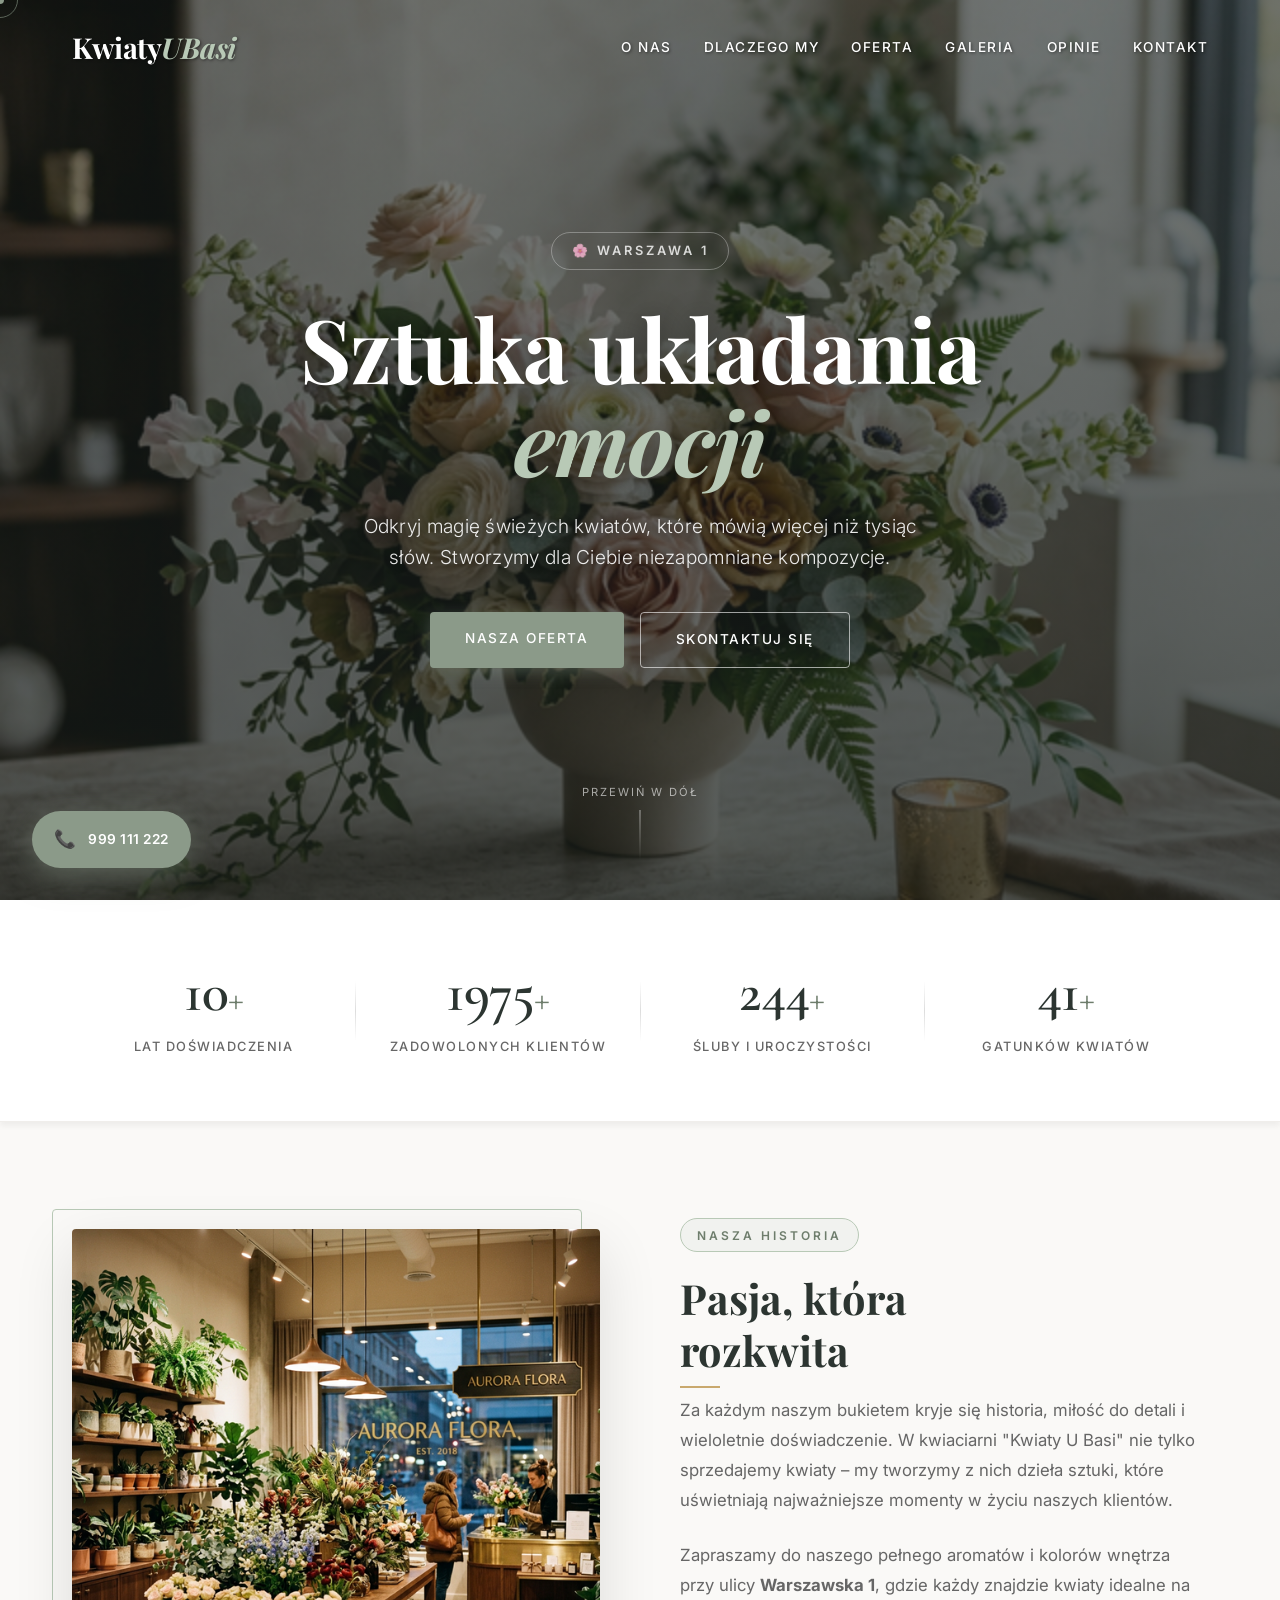
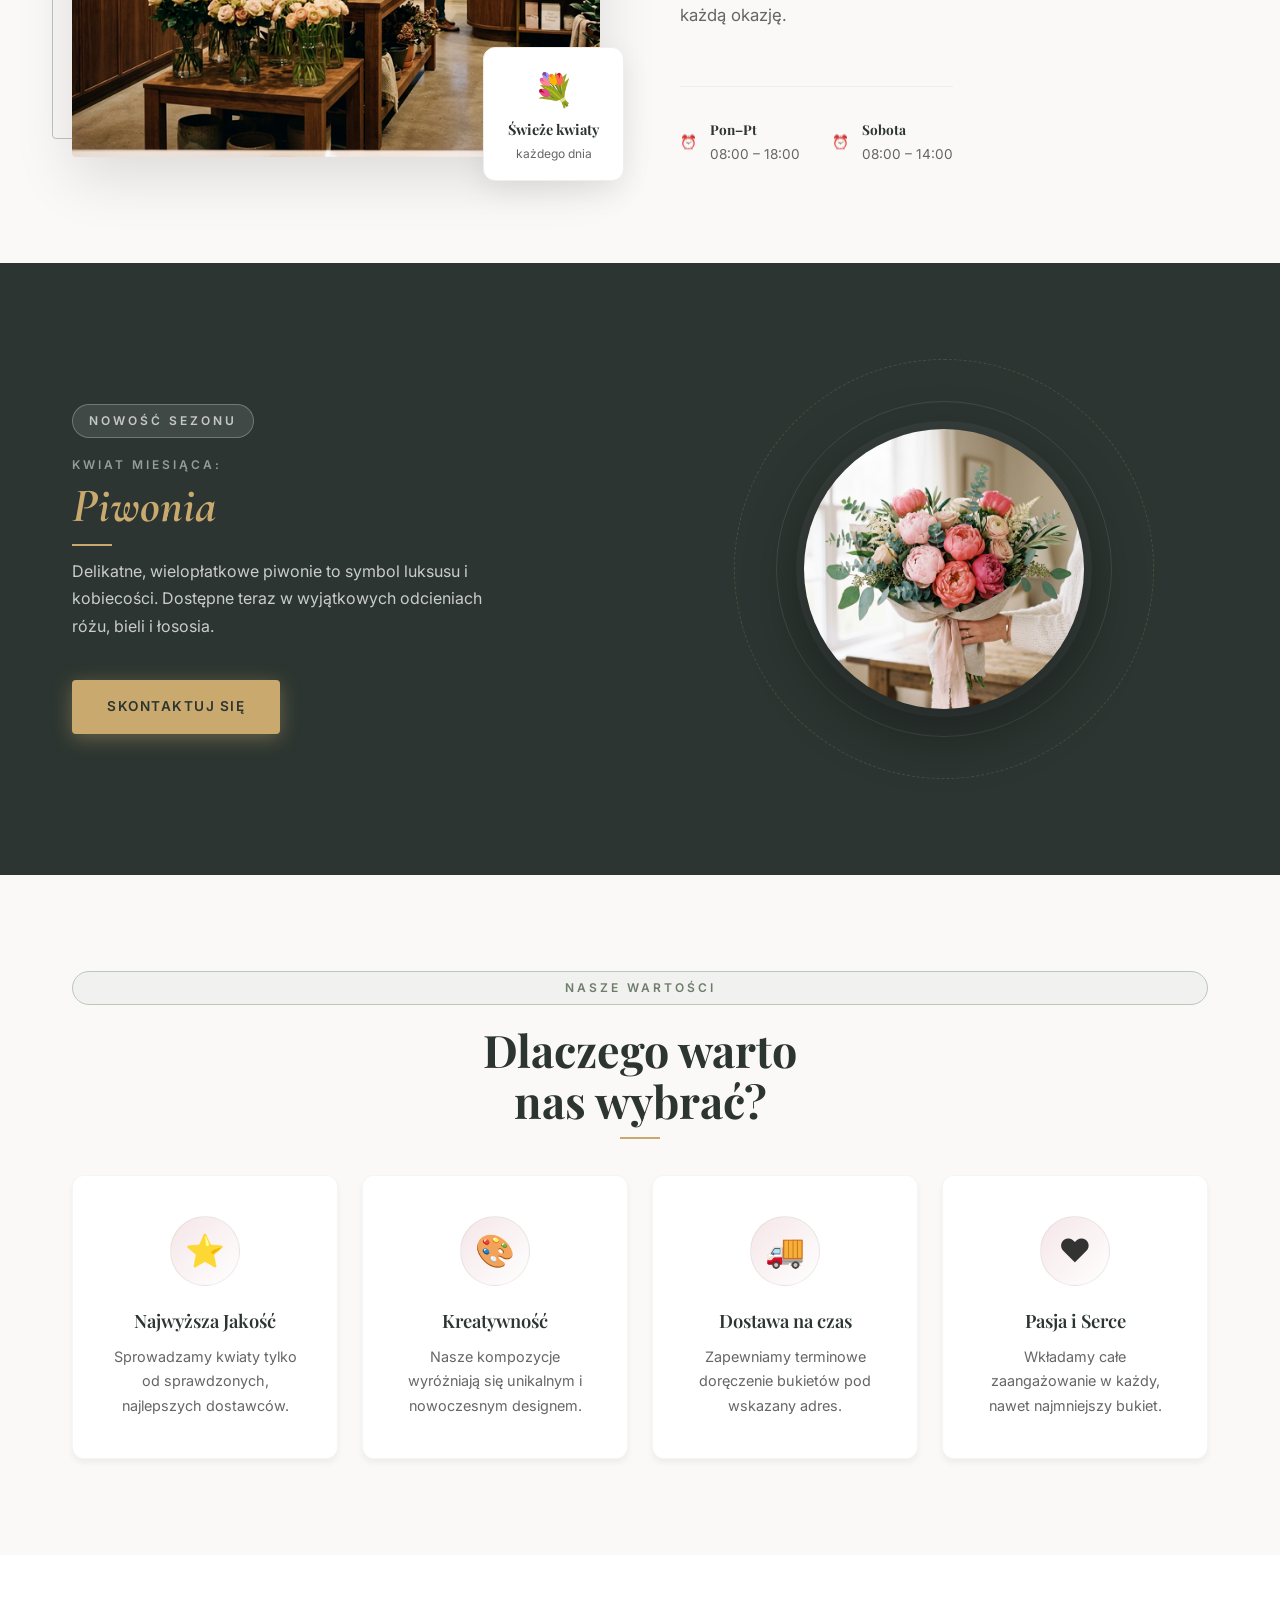
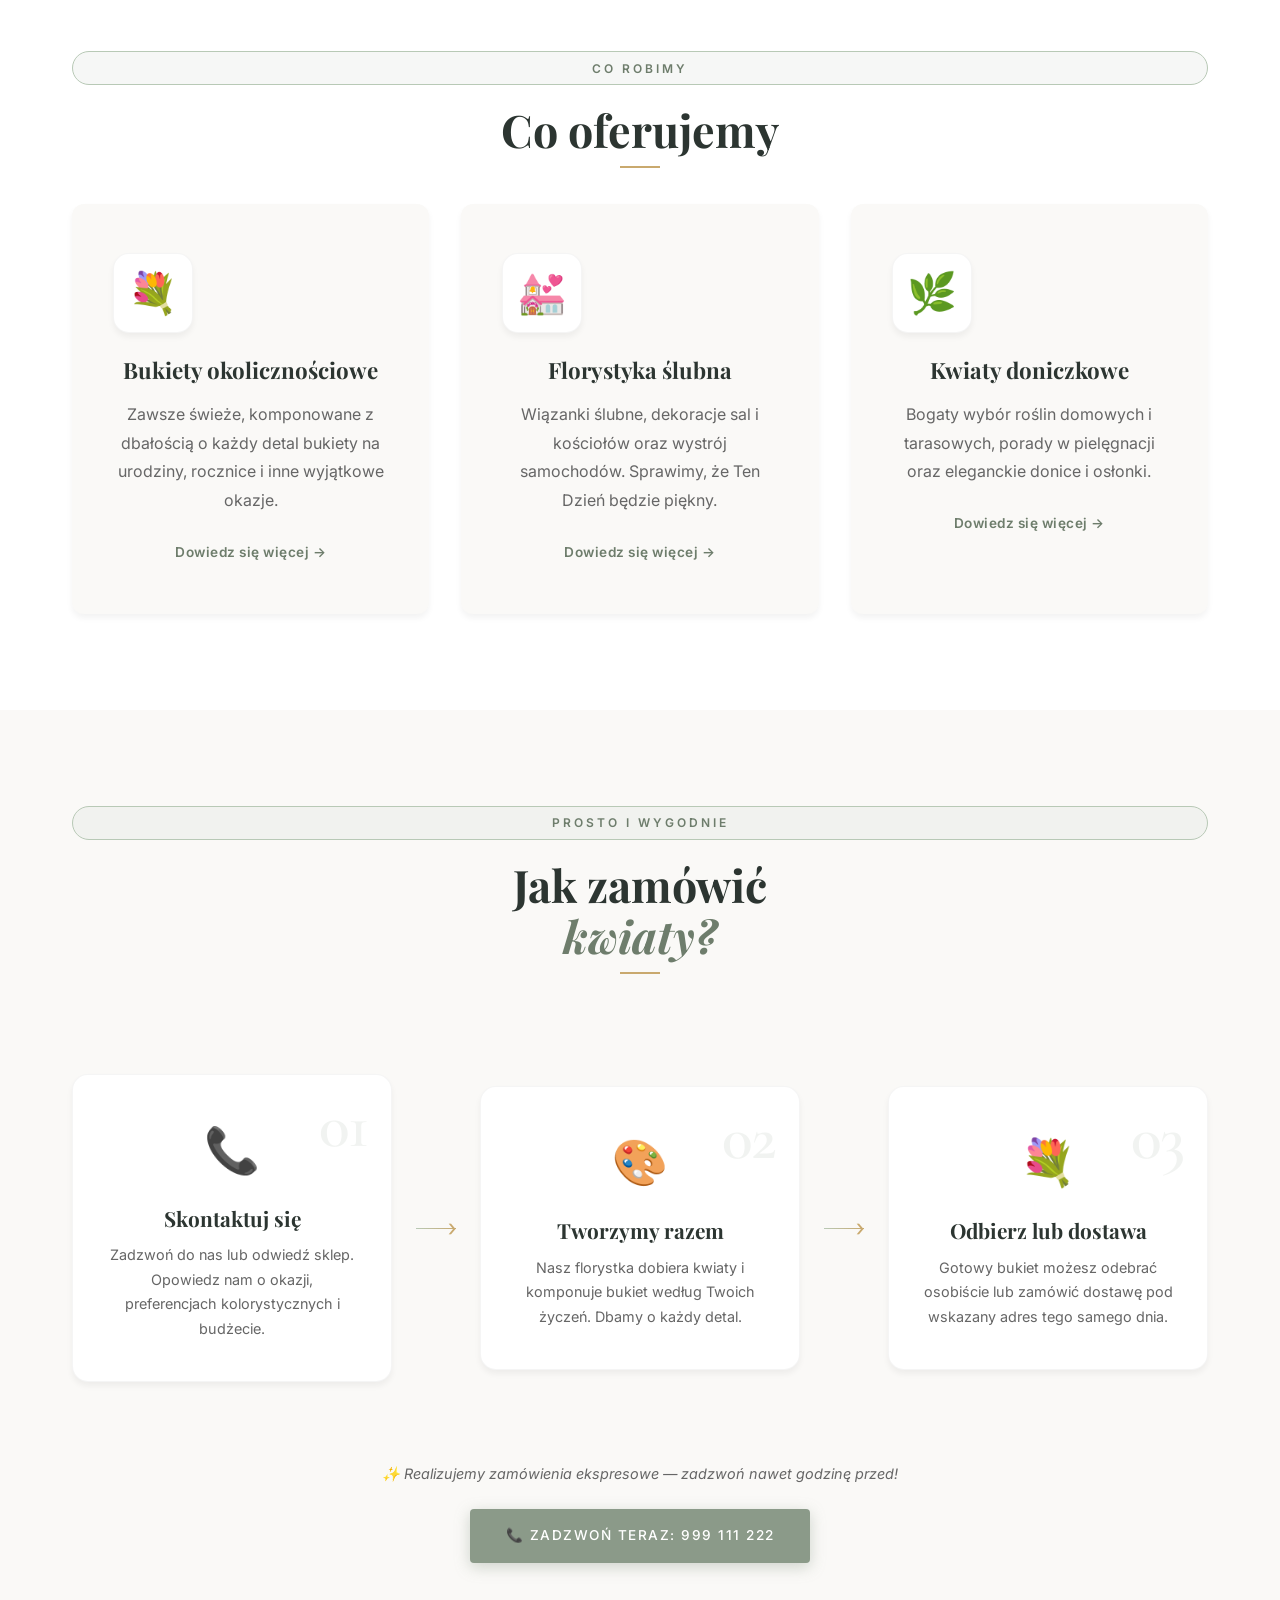
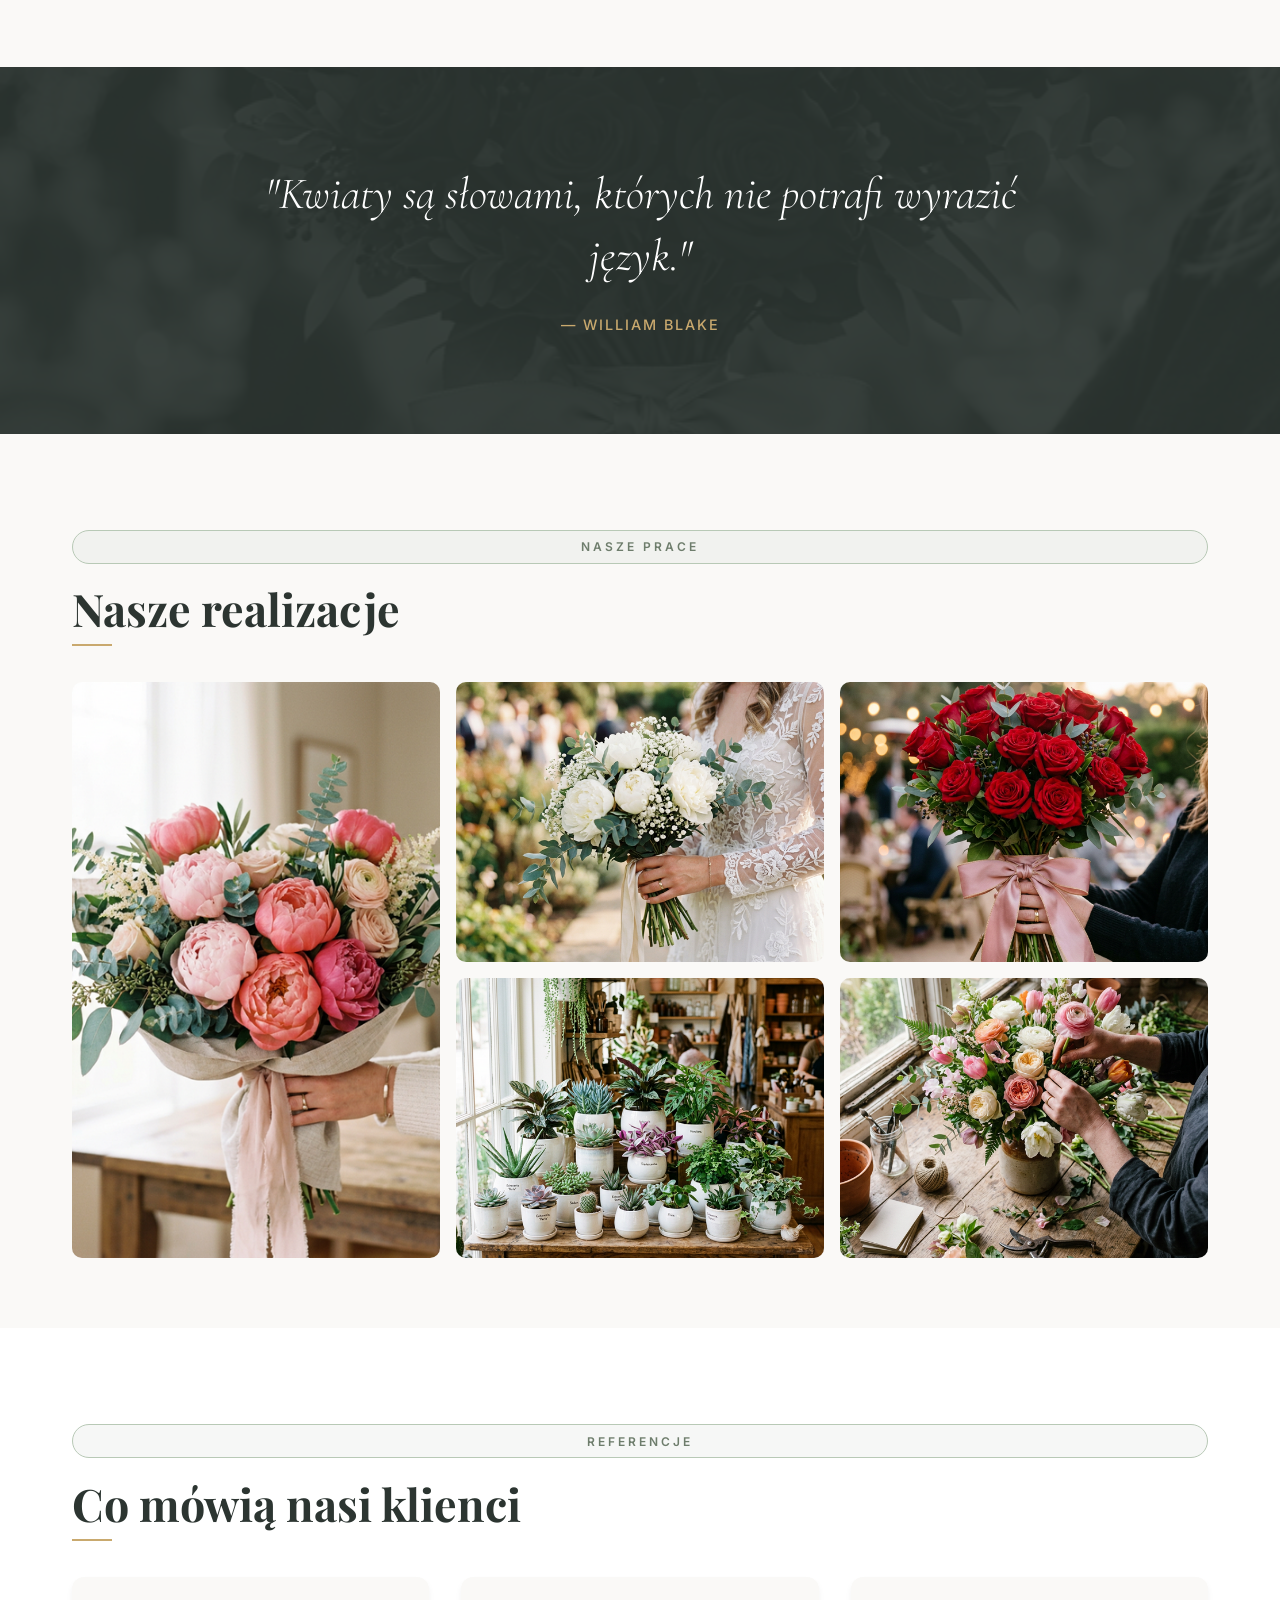
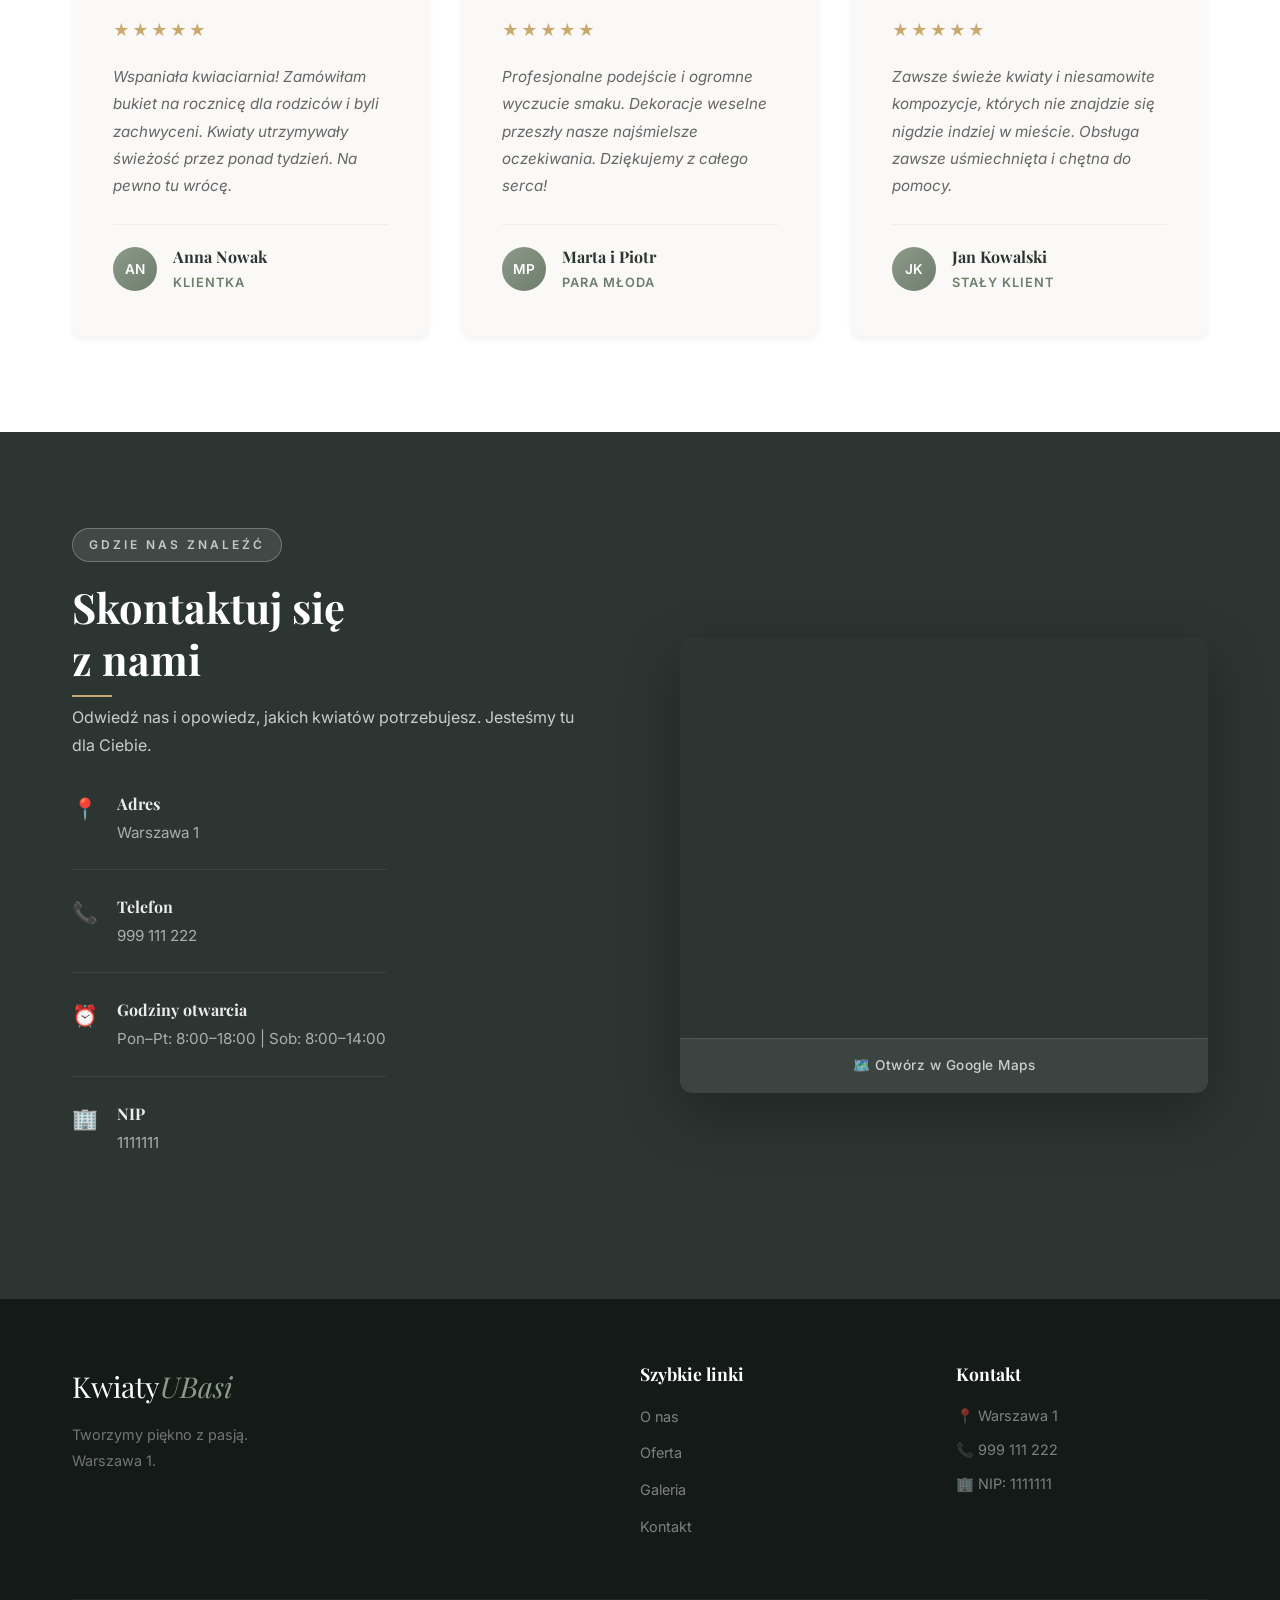
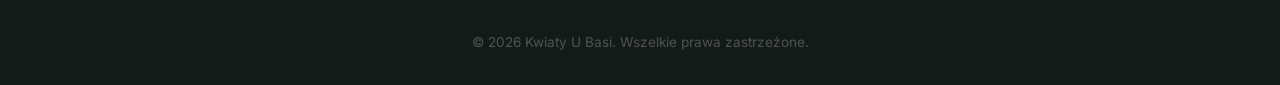
==== commit e70352f4: "Fix3" ====
--- a/KwiatyUBasi/index.html
+++ b/KwiatyUBasi/index.html
@@ -171,7 +171,7 @@
                         </h2>
                         <p class="text-light-soft">Delikatne, wielopłatkowe piwonie to symbol luksusu i kobiecości.
                             Dostępne teraz w wyjątkowych odcieniach różu, bieli i łososia.</p>
-                        <a href="#contact" class="btn btn-petal">Zamów teraz</a>
+                        <a href="#contact" class="btn btn-petal">Skontaktuj się</a>
                     </div>
                     <div class="seasonal-visual fade-in">
                         <div class="flower-showcase">
@@ -502,26 +502,9 @@
                         </ul>
                     </div>
                 </div>
-                <div class="modal-pricing">
-                    <div class="price-card">
-                        <span class="price-label">Mały bukiet</span>
-                        <span class="price-value">od 60 zł</span>
-                        <span class="price-desc">~10–15 kwiatów</span>
-                    </div>
-                    <div class="price-card price-featured">
-                        <span class="price-label">Standardowy</span>
-                        <span class="price-value">od 120 zł</span>
-                        <span class="price-desc">~20–30 kwiatów</span>
-                    </div>
-                    <div class="price-card">
-                        <span class="price-label">Premium</span>
-                        <span class="price-value">od 220 zł</span>
-                        <span class="price-desc">kompozycja luksusowa</span>
-                    </div>
-                </div>
             </div>
             <div class="modal-footer">
-                <a href="tel:+48999111222" class="btn btn-primary">📞 Zamów telefonicznie</a>
+                <a href="tel:+48999111222" class="btn btn-primary">📞 Skontaktuj się telefonicznie</a>
                 <a href="#contact" class="btn-modal-secondary modal-close-link">Napisz do nas</a>
             </div>
         </div>
@@ -564,23 +547,6 @@
                         </ul>
                     </div>
                 </div>
-                <div class="modal-pricing">
-                    <div class="price-card">
-                        <span class="price-label">Pakiet Podstawowy</span>
-                        <span class="price-value">od 800 zł</span>
-                        <span class="price-desc">wiązanka + butonierka</span>
-                    </div>
-                    <div class="price-card price-featured">
-                        <span class="price-label">Pakiet Elegancja</span>
-                        <span class="price-value">od 2 200 zł</span>
-                        <span class="price-desc">wiązanka + ceremonia</span>
-                    </div>
-                    <div class="price-card">
-                        <span class="price-label">Pakiet Premium</span>
-                        <span class="price-value">wycena</span>
-                        <span class="price-desc">kompleksowa oprawa</span>
-                    </div>
-                </div>
             </div>
             <div class="modal-footer">
                 <a href="tel:+48999111222" class="btn btn-primary">📞 Umów konsultację</a>
@@ -626,23 +592,6 @@
                         </ul>
                     </div>
                 </div>
-                <div class="modal-pricing">
-                    <div class="price-card">
-                        <span class="price-label">Małe rośliny</span>
-                        <span class="price-value">od 25 zł</span>
-                        <span class="price-desc">sukulenty, małe kwiaty</span>
-                    </div>
-                    <div class="price-card price-featured">
-                        <span class="price-label">Średnie rośliny</span>
-                        <span class="price-value">od 75 zł</span>
-                        <span class="price-desc">orchidee, fikusy</span>
-                    </div>
-                    <div class="price-card">
-                        <span class="price-label">Duże rośliny</span>
-                        <span class="price-value">od 180 zł</span>
-                        <span class="price-desc">Monstera, palmy</span>
-                    </div>
-                </div>
             </div>
             <div class="modal-footer">
                 <a href="tel:+48999111222" class="btn btn-primary">📞 Zadzwoń i zamów</a>
--- a/KwiatyUBasi/styles.css
+++ b/KwiatyUBasi/styles.css
@@ -25,6 +25,26 @@
   --shadow-sm: 0 4px 6px rgba(0, 0, 0, 0.05);
   --shadow-md: 0 10px 30px rgba(0, 0, 0, 0.08);
   --shadow-lg: 0 20px 60px rgba(0, 0, 0, 0.12);
+}
+
+/* ==================================================
+   Custom Scrollbar
+================================================== */
+::-webkit-scrollbar {
+  width: 8px;
+}
+
+::-webkit-scrollbar-track {
+  background: var(--color-bg);
+}
+
+::-webkit-scrollbar-thumb {
+  background: var(--color-text-light);
+  border-radius: 4px;
+}
+
+::-webkit-scrollbar-thumb:hover {
+  background: var(--color-primary);
 }
 
 /* =====================================================
@@ -1450,6 +1470,10 @@
     text-align: center;
   }
 
+  .seasonal-text {
+    align-items: center;
+  }
+
   .flower-showcase {
     width: 300px;
     height: 300px;
@@ -1464,6 +1488,20 @@
   .footer-inner {
     grid-template-columns: 1fr;
     gap: 2rem;
+    text-align: center;
+  }
+
+  .footer-inner ul,
+  .footer-contact {
+    padding: 0;
+    list-style: none;
+    display: flex;
+    flex-direction: column;
+    align-items: center;
+  }
+
+  .footer-bottom {
+    padding-bottom: 4.5rem;
   }
 
   .pull-quote p {
@@ -1952,8 +1990,7 @@
   -webkit-backdrop-filter: blur(6px);
   z-index: 2000;
   display: flex;
-  align-items: flex-end;
-  /* panel wysuwa się od dołu */
+  align-items: center;
   justify-content: center;
   opacity: 0;
   pointer-events: none;
@@ -1971,11 +2008,11 @@
   width: 100%;
   max-width: 860px;
   max-height: 90vh;
-  border-radius: 20px 20px 0 0;
+  border-radius: 20px;
   overflow-y: auto;
   padding: 2.5rem 3rem 3rem;
   position: relative;
-  transform: translateY(60px);
+  transform: translateY(30px);
   transition: transform 0.4s cubic-bezier(0.34, 1.56, 0.64, 1);
   scrollbar-width: thin;
   scrollbar-color: var(--color-primary-light) transparent;
@@ -1987,9 +2024,11 @@
 
 /* Przycisk zamknięcia */
 .modal-close {
-  position: absolute;
+  position: sticky;
   top: 1.5rem;
-  right: 1.5rem;
+  margin-left: auto;
+  margin-bottom: -40px;
+  z-index: 100;
   width: 40px;
   height: 40px;
   border-radius: 50%;
@@ -2170,6 +2209,7 @@
 .modal-footer {
   display: flex;
   align-items: center;
+  justify-content: center;
   gap: 1.5rem;
   padding-top: 2rem;
   border-top: 1px solid #f0eeeb;
@@ -2201,7 +2241,9 @@
 @media (max-width: 768px) {
   .modal-panel {
     padding: 2rem 1.5rem 2.5rem;
-    max-height: 92vh;
+    max-height: 85vh;
+    width: 92%;
+    margin: auto;
   }
 
   .modal-header h2 {
@@ -2225,7 +2267,8 @@
 
   .modal-footer {
     flex-direction: column;
-    align-items: flex-start;
+    align-items: center;
+    text-align: center;
     gap: 1rem;
   }
 }
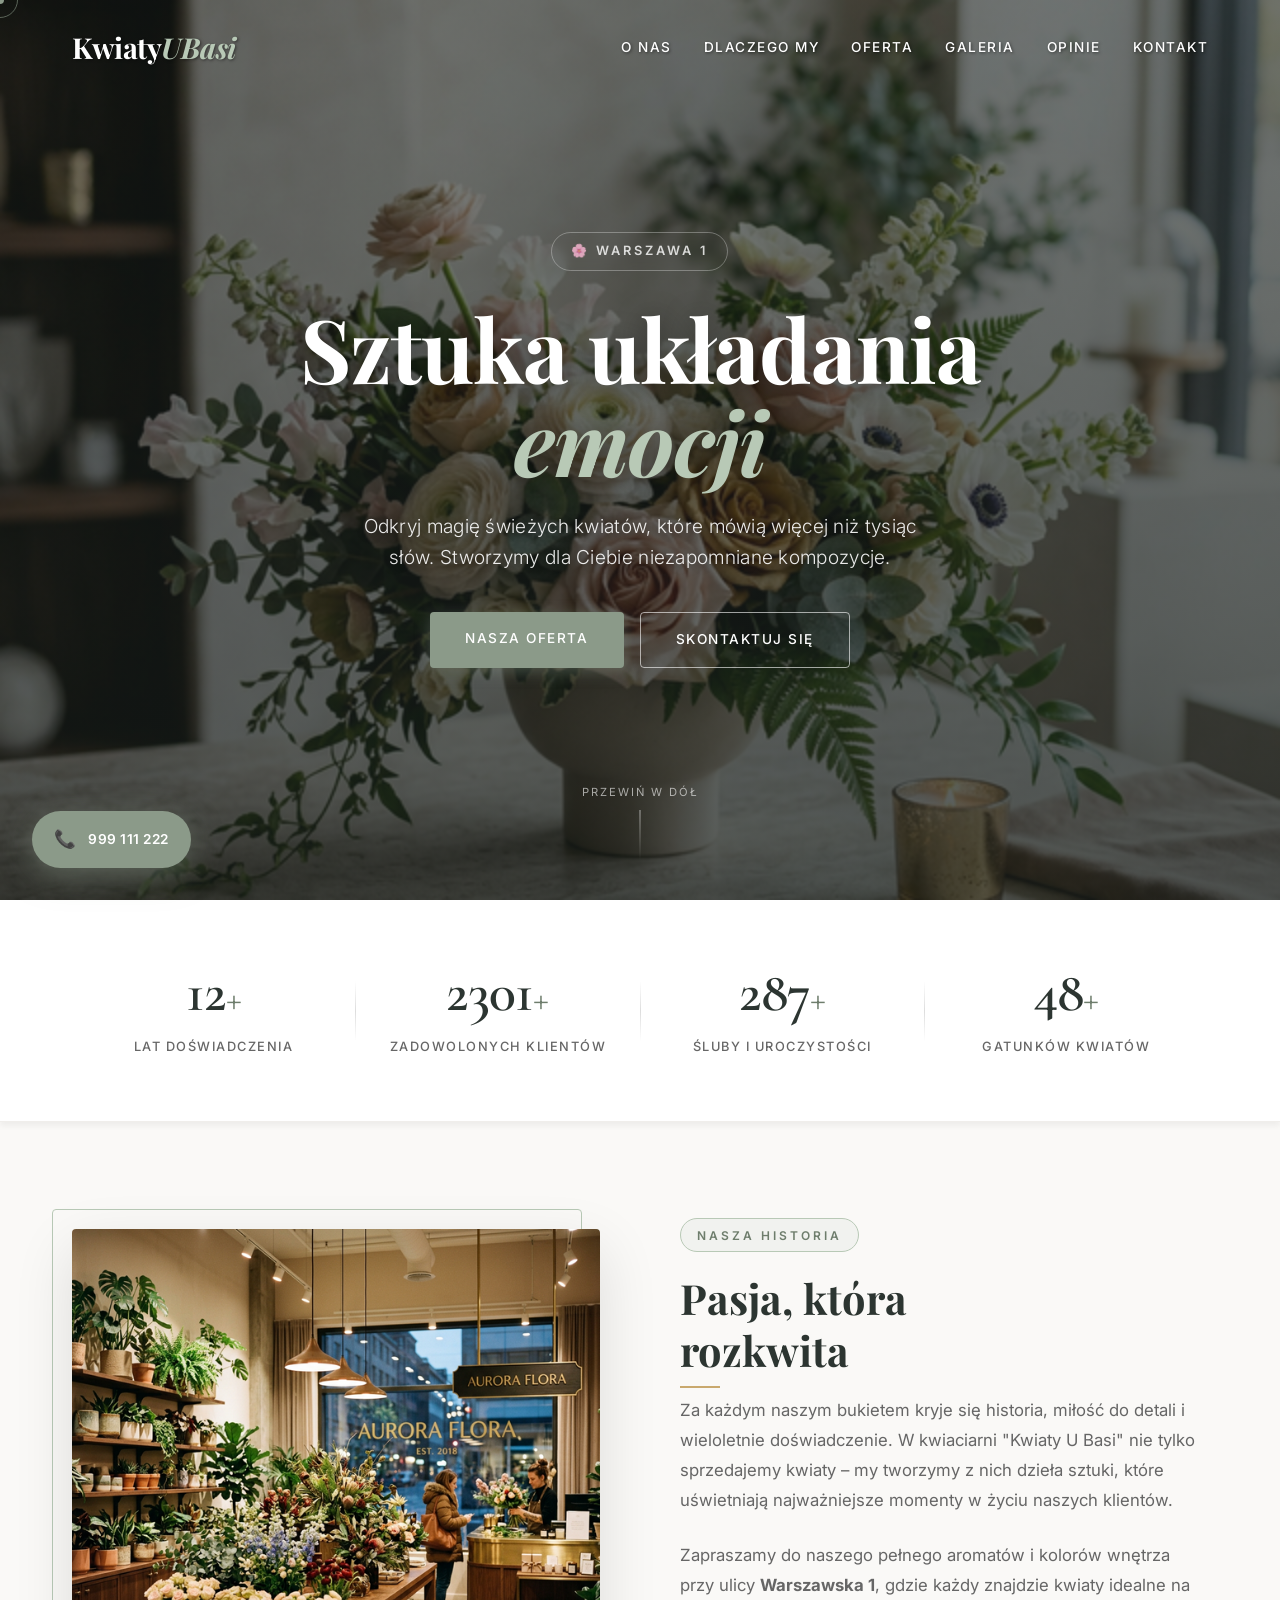
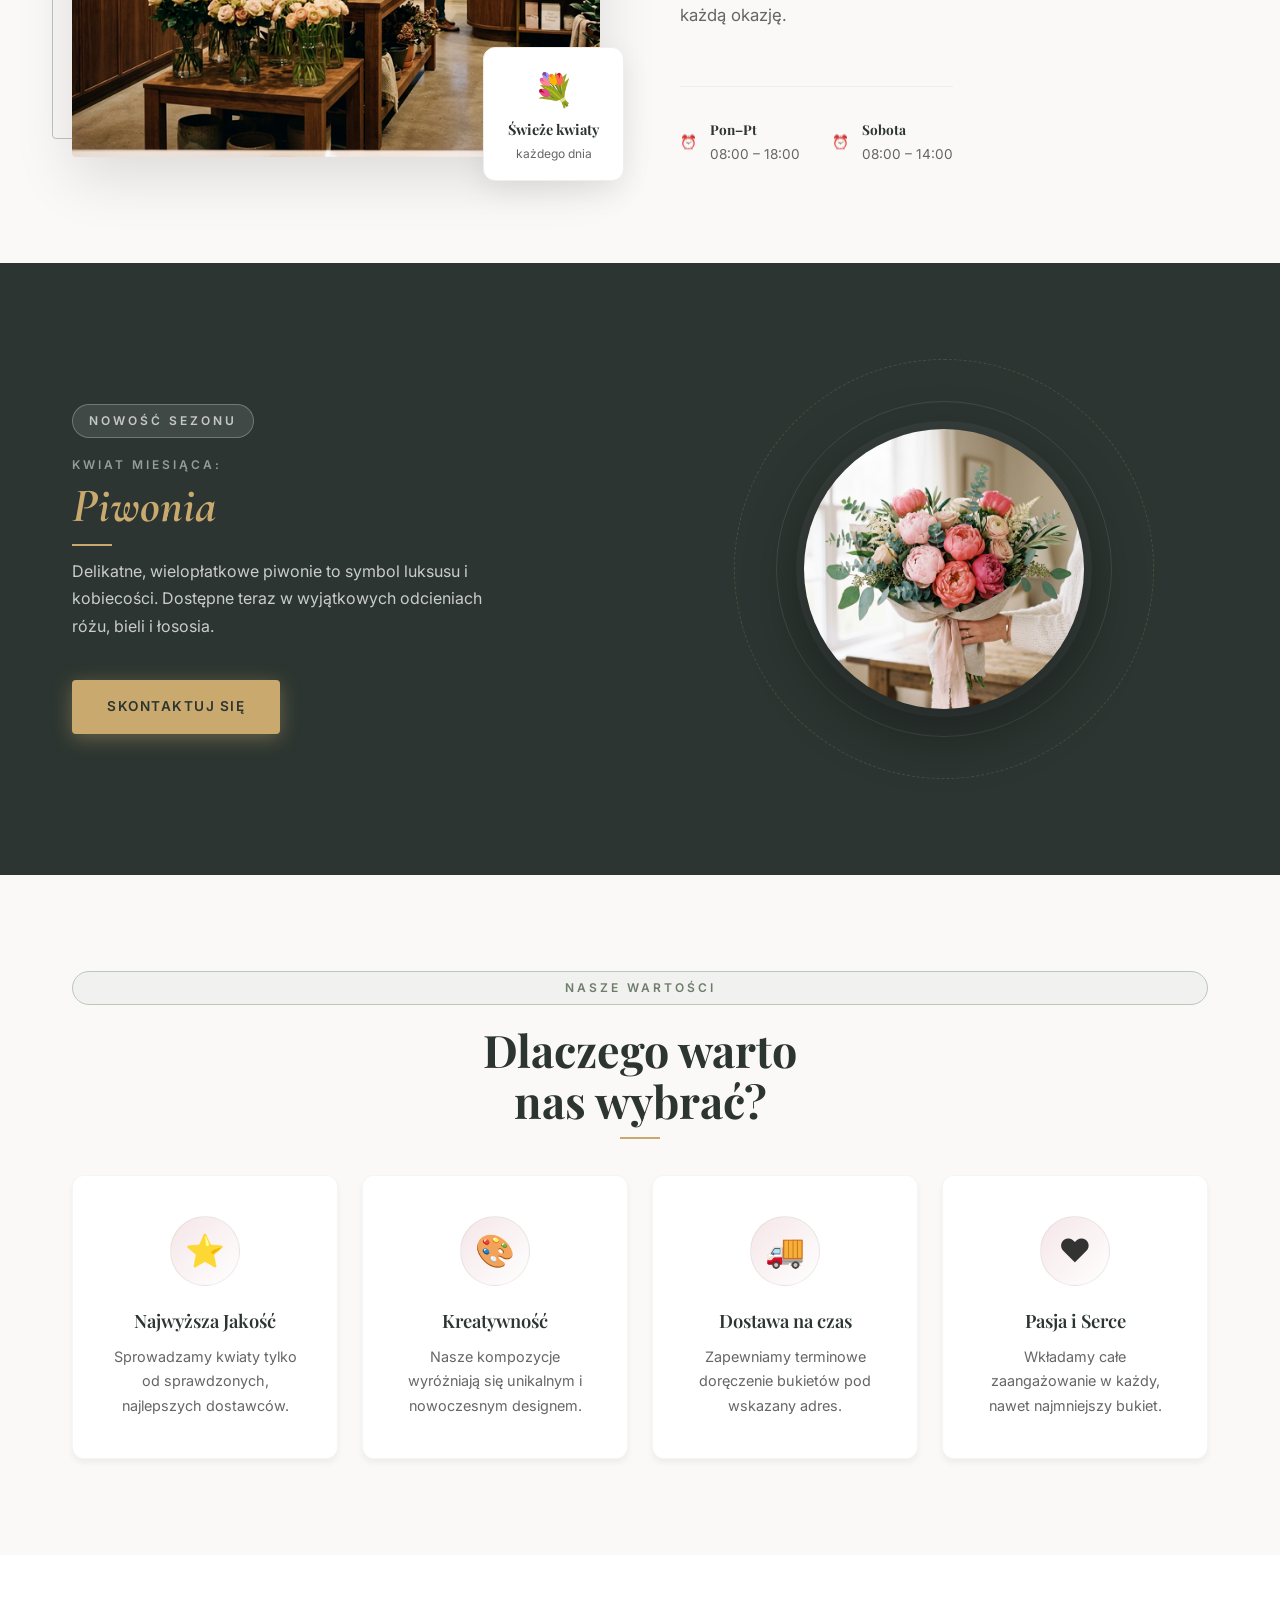
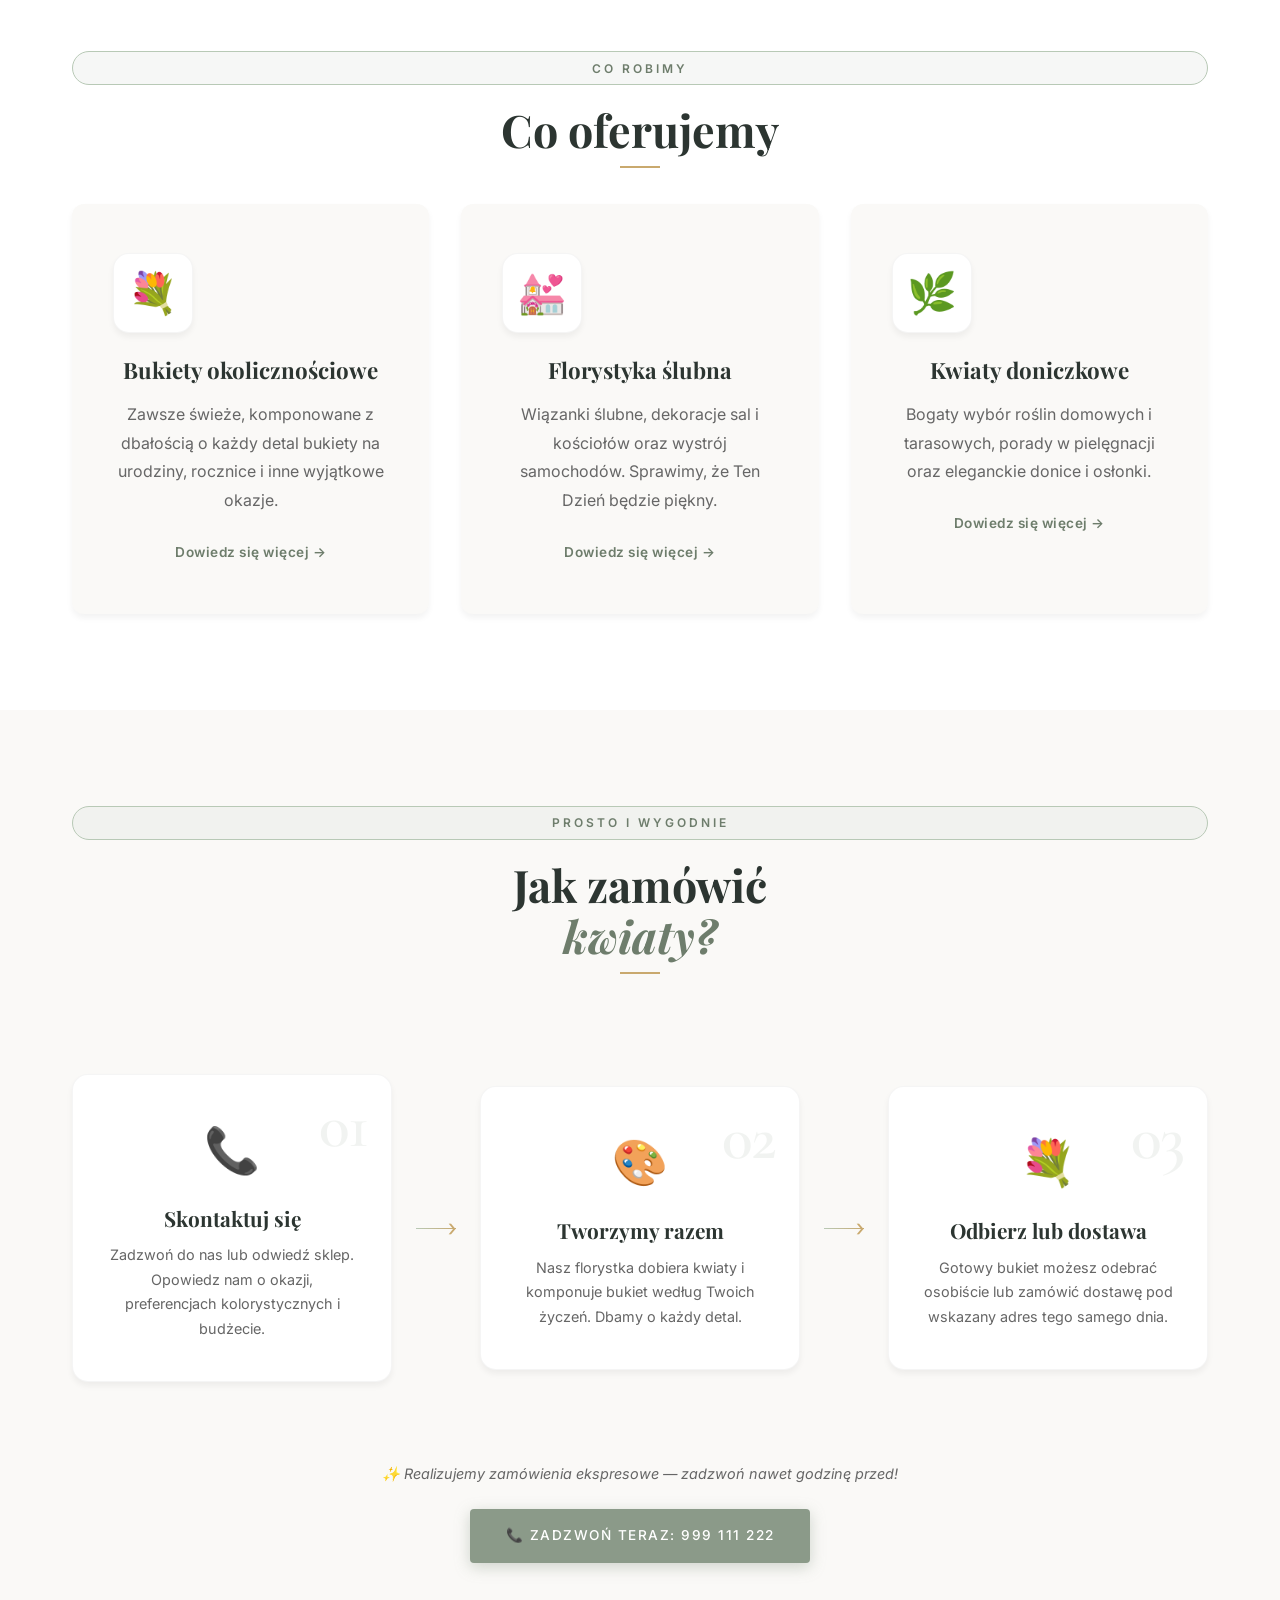
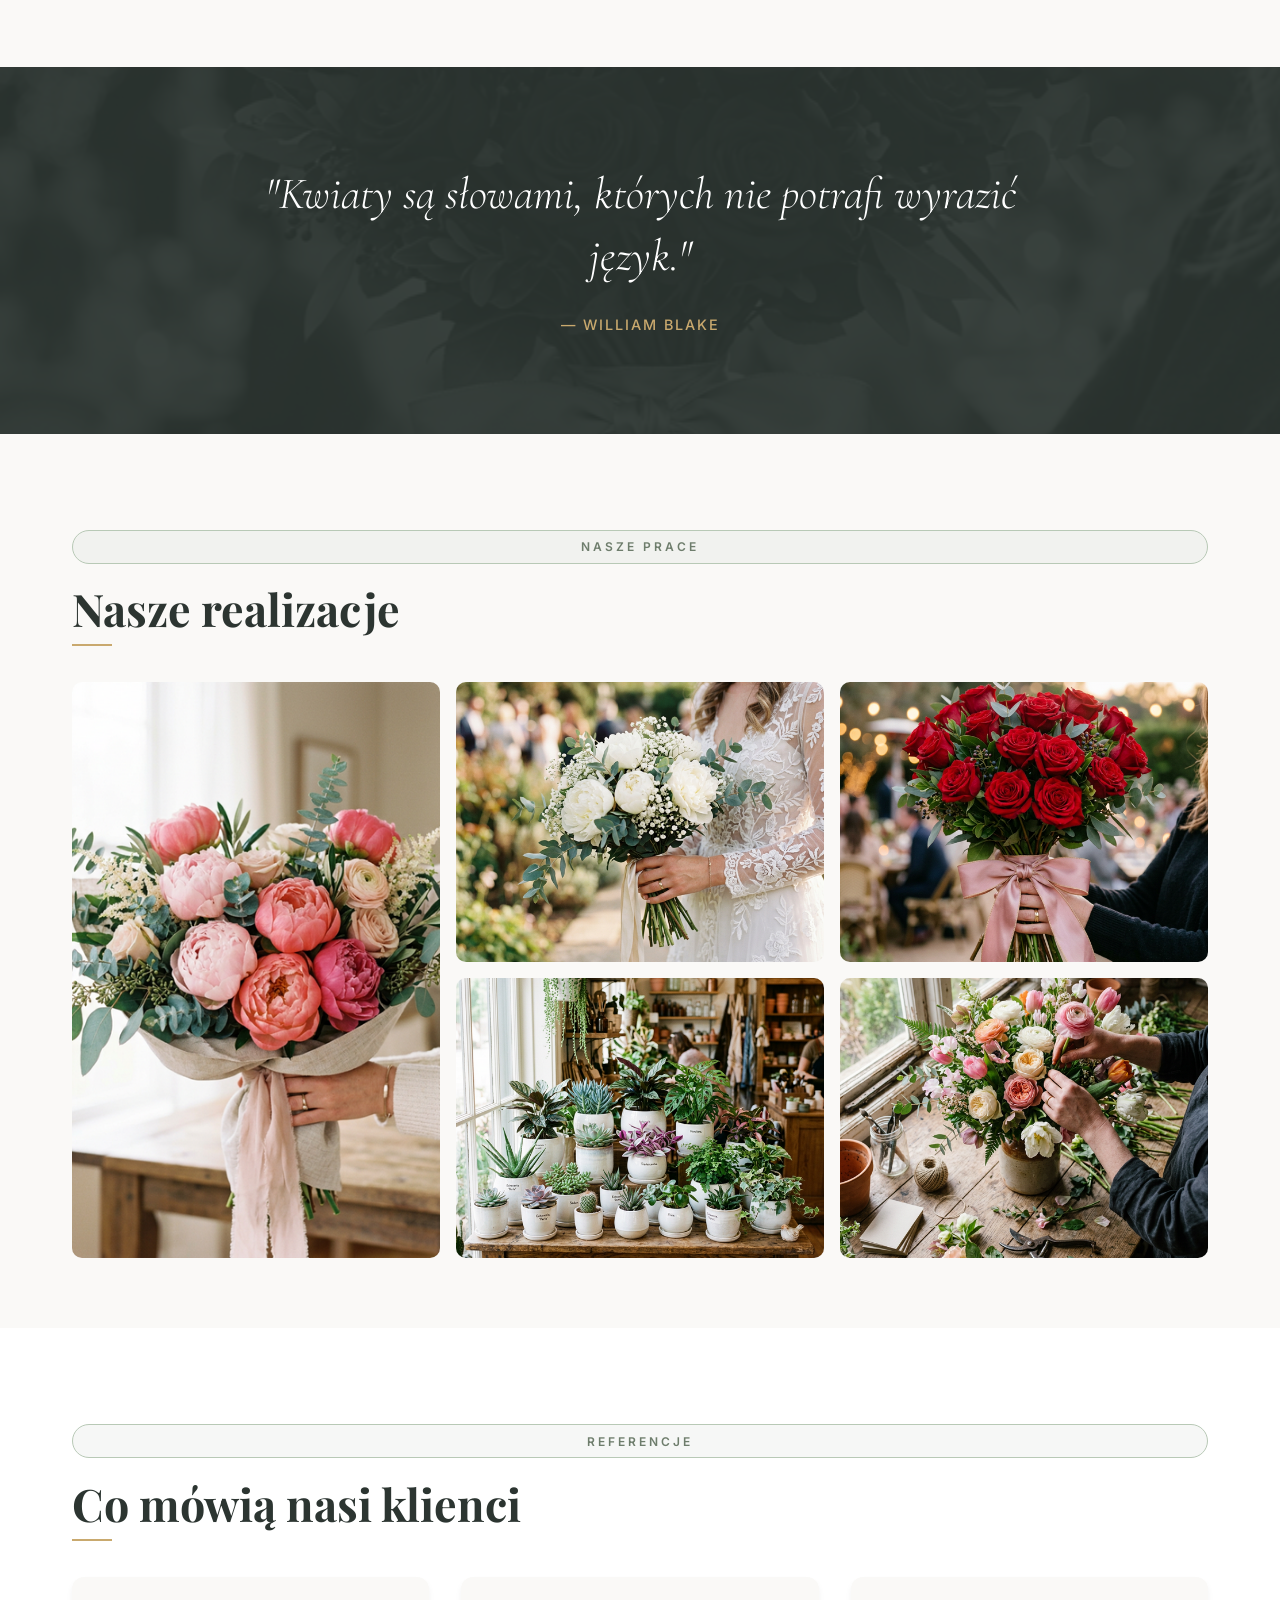
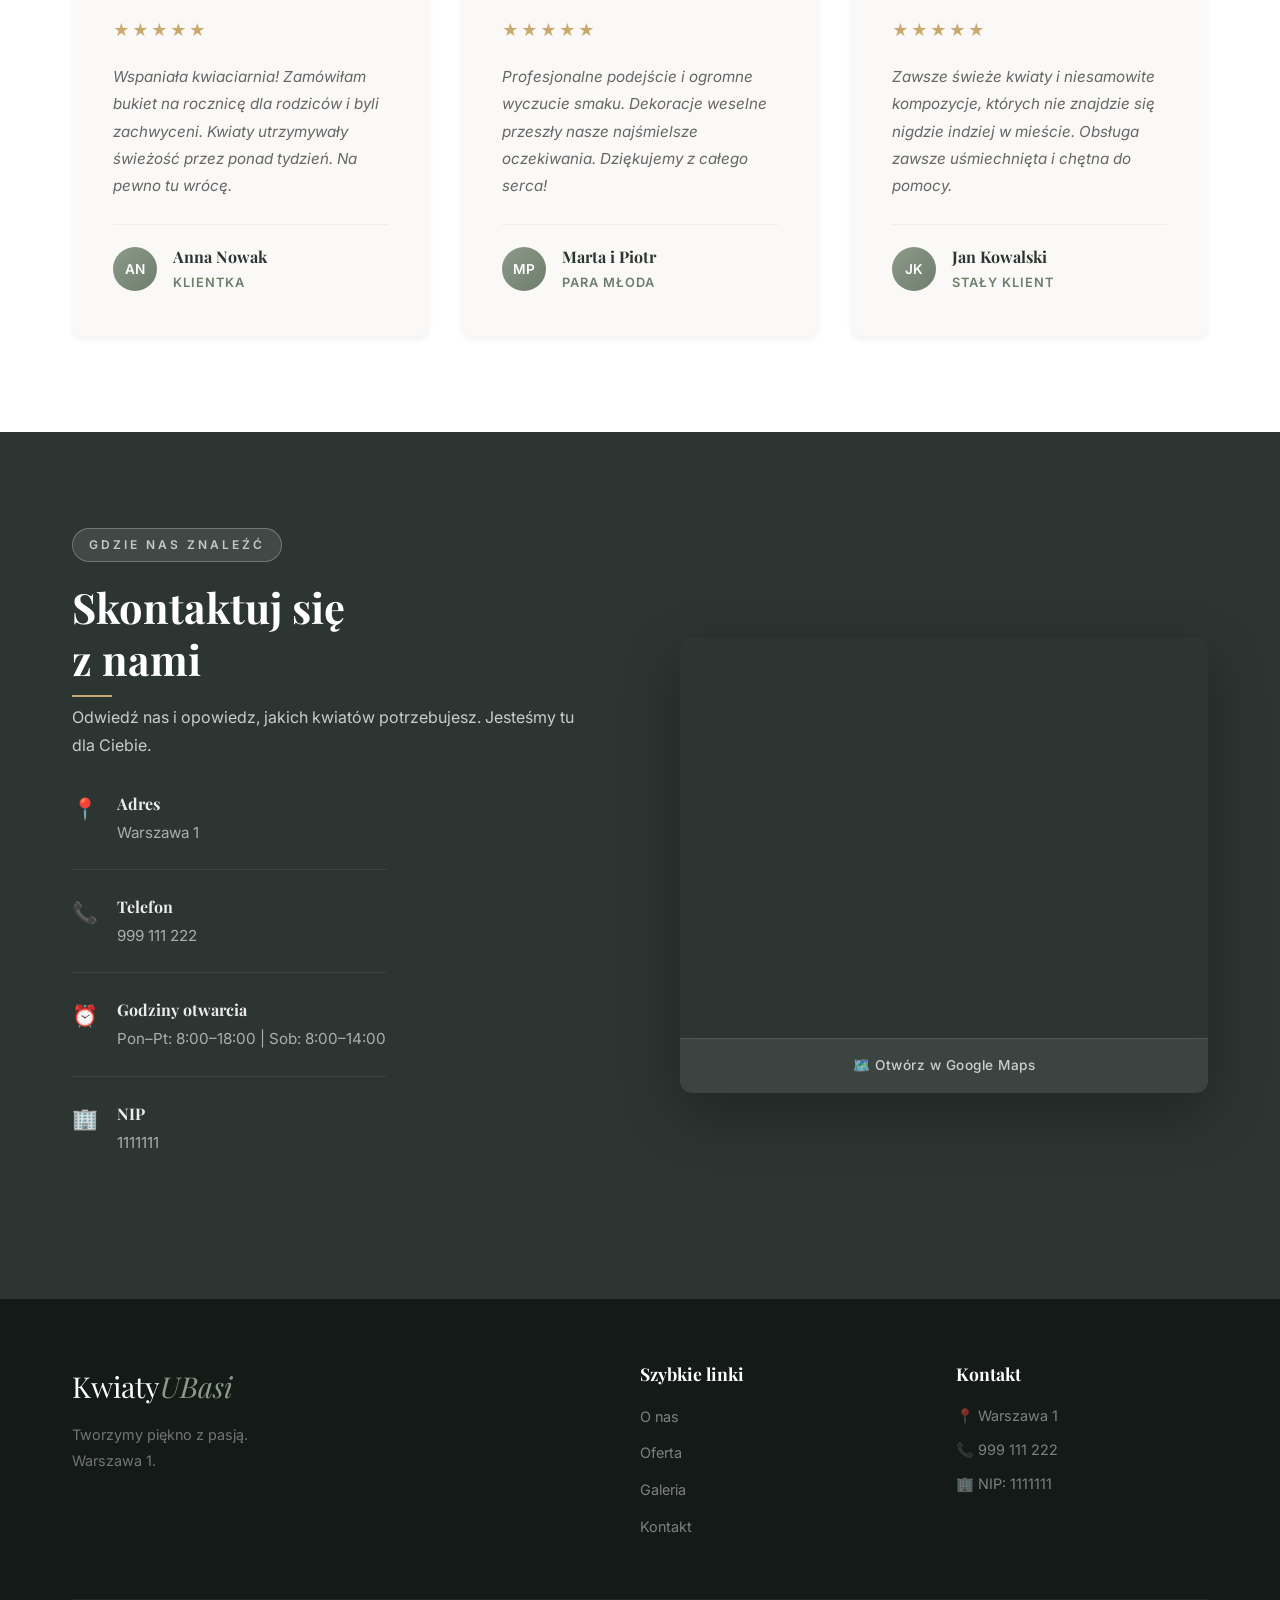
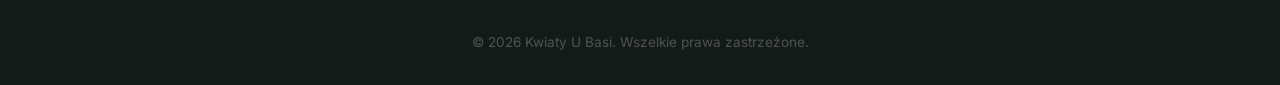
==== commit 16ad9aea: "Icons" ====
--- a/KwiatyUBasi/index.html
+++ b/KwiatyUBasi/index.html
@@ -21,7 +21,7 @@
     <link
         href="https://fonts.googleapis.com/css2?family=Cormorant+Garamond:ital,wght@0,300;0,400;0,600;1,300;1,400&family=Inter:wght@300;400;500;600&family=Playfair+Display:ital,wght@0,400;0,600;0,700;1,400&display=swap"
         rel="stylesheet">
-
+    <link rel="icon" type="image/png" href="assets/favicon.png">
     <link rel="stylesheet" href="styles.css">
 
     <!-- LocalBusiness Schema JSON-LD dla pozycjonowania w Google -->
